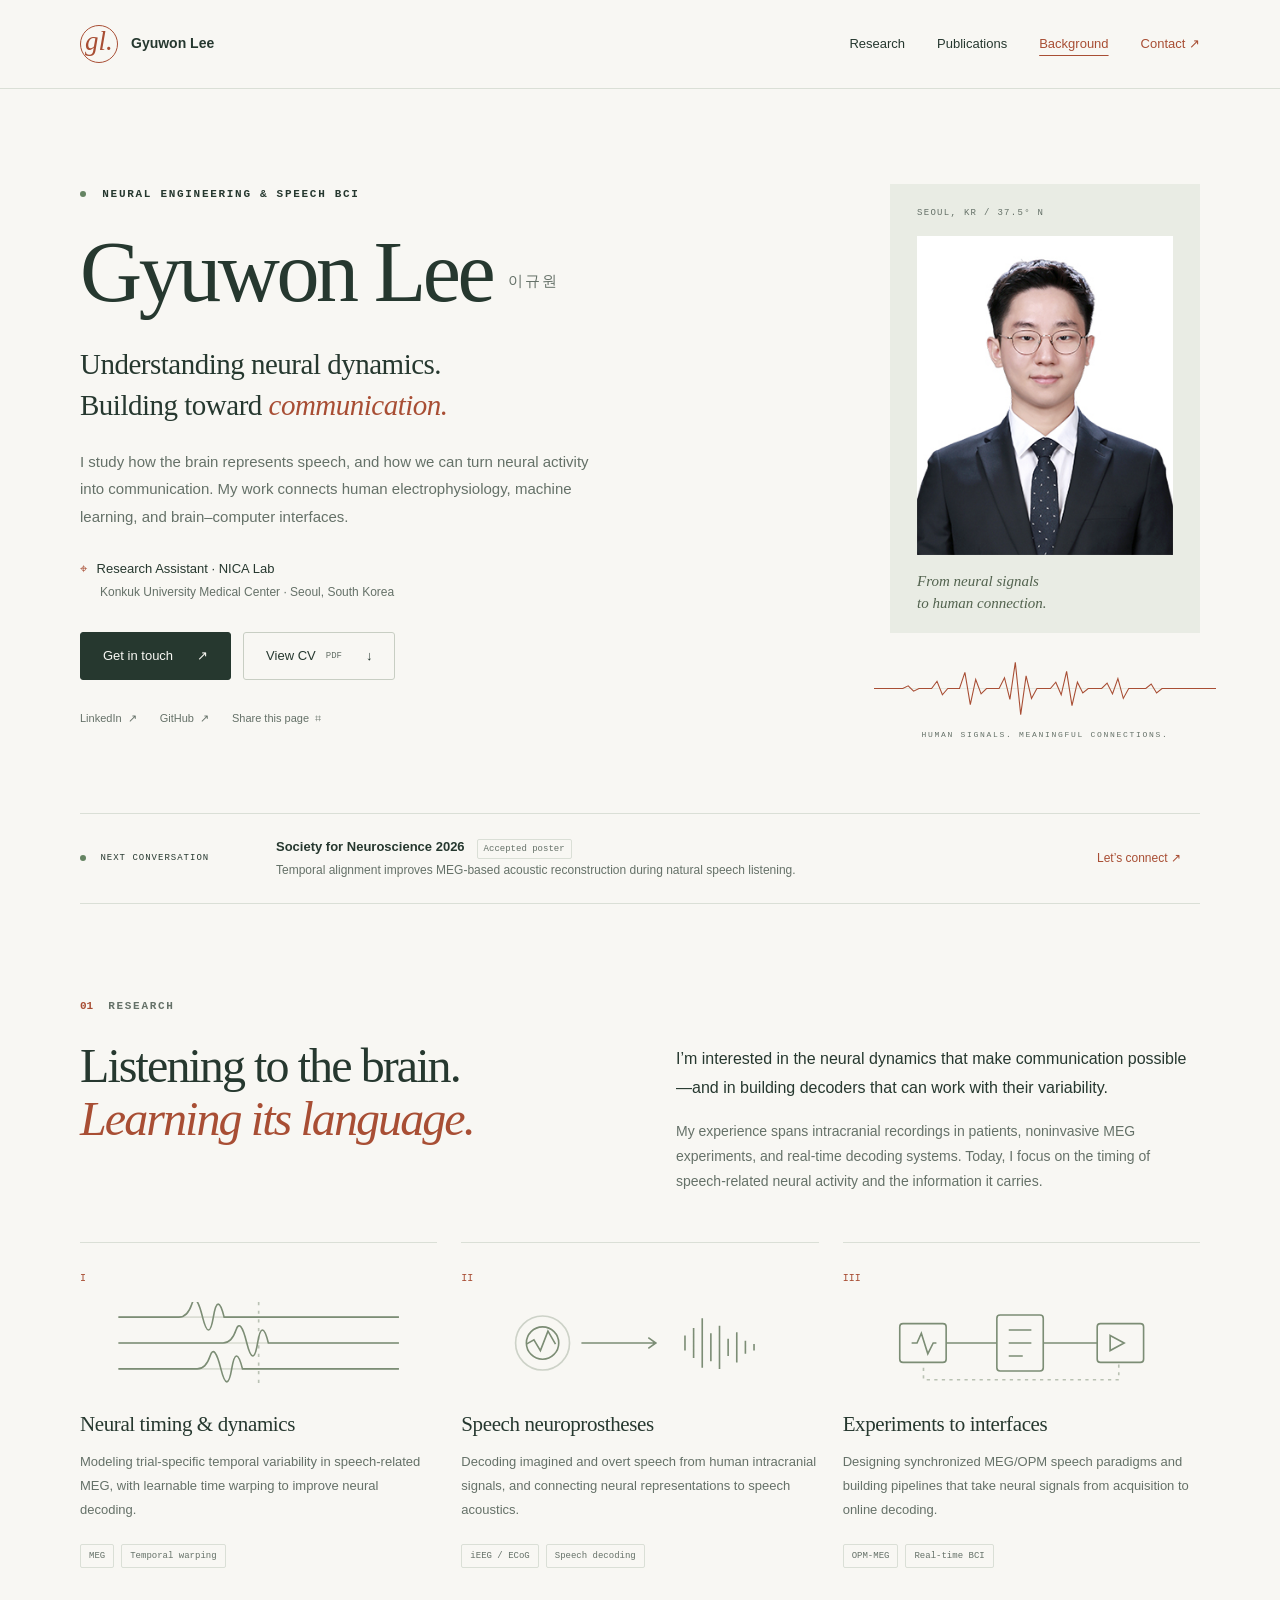
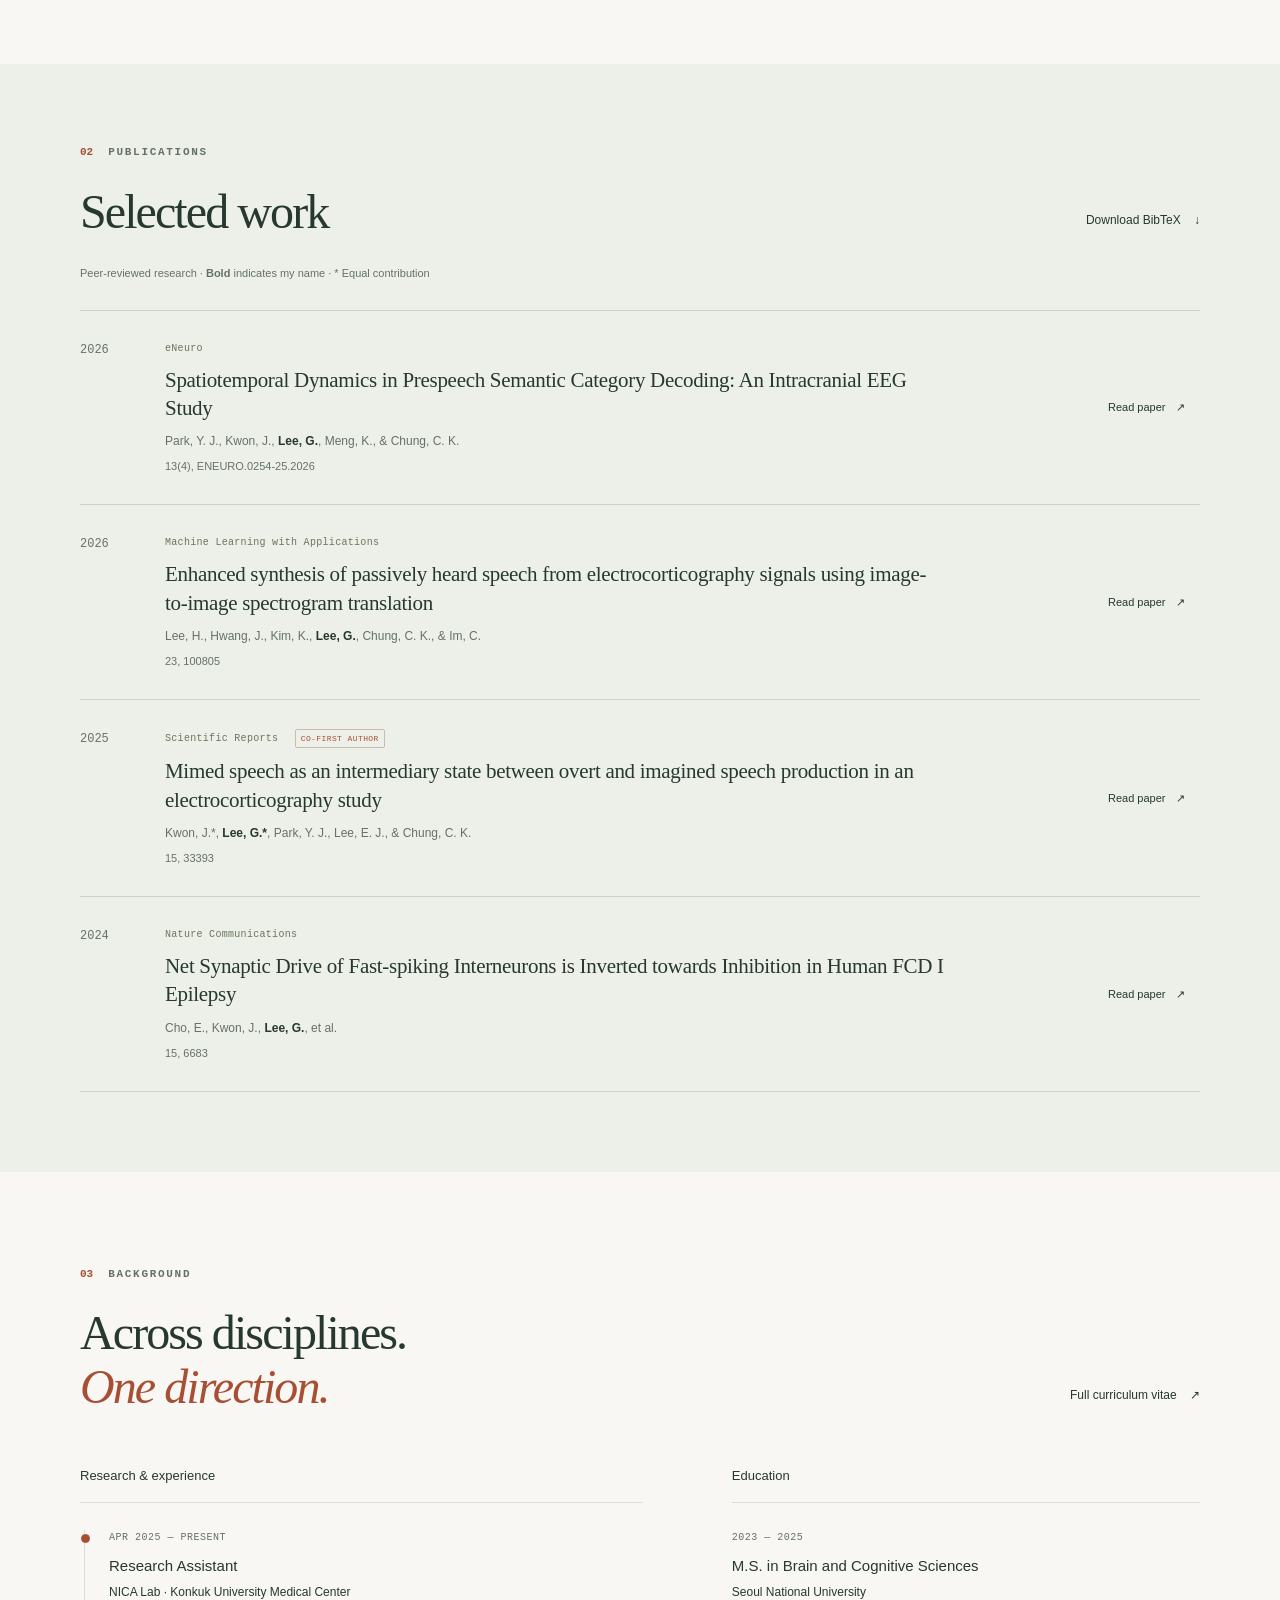
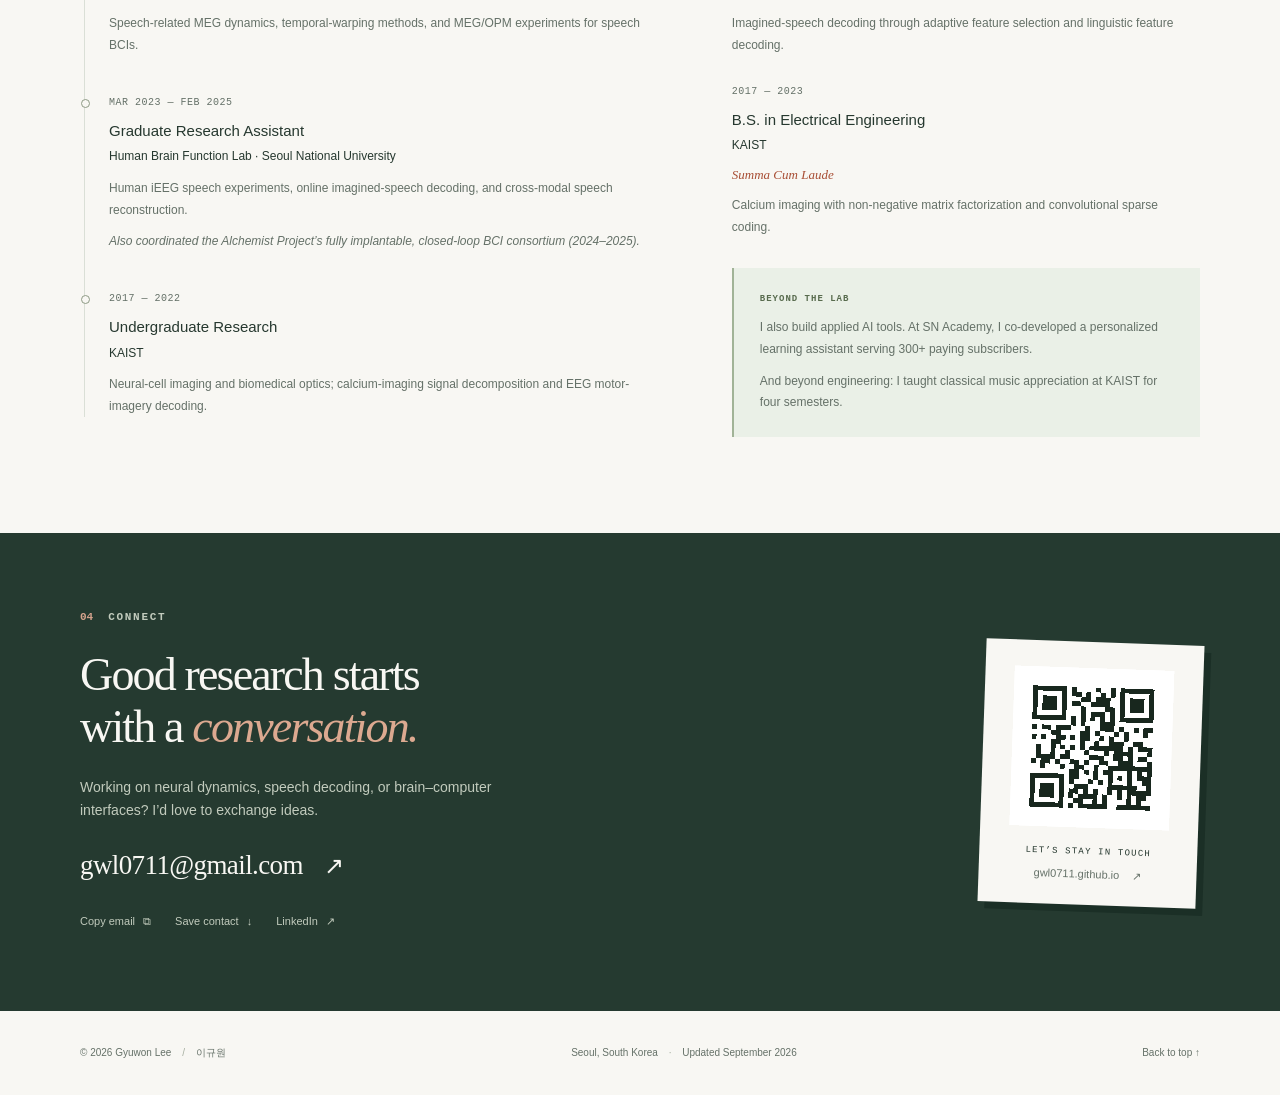
==== site/index.html @ 8ca77c66 "Build personal research website with conference QR assets" ====
<!doctype html>
<html lang="en">
<head>
  <meta charset="utf-8">
  <meta name="viewport" content="width=device-width, initial-scale=1">
  <meta name="theme-color" content="#f8f7f3">
  <meta name="description" content="Gyuwon Lee is a neural engineering researcher studying speech brain–computer interfaces, human electrophysiology, and neural dynamics at Konkuk University Medical Center.">
  <meta property="og:type" content="website">
  <meta property="og:title" content="Gyuwon Lee — Neural Engineering & Speech BCI">
  <meta property="og:description" content="Understanding neural dynamics. Building toward communication. Research, publications, and contact.">
  <meta property="og:url" content="https://gwl0711.github.io/">
  <meta property="og:image" content="https://gwl0711.github.io/assets/social-card.png">
  <meta property="og:image:width" content="1200">
  <meta property="og:image:height" content="630">
  <meta name="twitter:card" content="summary_large_image">
  <link rel="canonical" href="https://gwl0711.github.io/">
  <link rel="icon" type="image/svg+xml" href="assets/favicon.svg">
  <link rel="stylesheet" href="styles.css">
  <script src="script.js" defer></script>
  <title>Gyuwon Lee — Neural Engineering & Speech BCI</title>
  <script type="application/ld+json">
  {"@context":"https://schema.org","@type":"Person","name":"Gyuwon Lee","alternateName":"이규원","url":"https://gwl0711.github.io/","image":"https://gwl0711.github.io/assets/gyuwon-lee.jpg","jobTitle":"Research Assistant","worksFor":{"@type":"Organization","name":"Konkuk University Medical Center"},"alumniOf":[{"@type":"CollegeOrUniversity","name":"Seoul National University"},{"@type":"CollegeOrUniversity","name":"KAIST"}],"sameAs":["https://kr.linkedin.com/in/lee-gyuwon-585199149","https://github.com/gwl0711"]}
  </script>
</head>
<body>
  <a class="skip-link" href="#main">Skip to content</a>
  <header class="site-header">
    <div class="container header-inner">
      <a class="wordmark" href="#" aria-label="Gyuwon Lee, home"><span class="monogram" aria-hidden="true">gl.</span><span>Gyuwon Lee</span></a>
      <nav aria-label="Main navigation">
        <a href="#research">Research</a>
        <a href="#publications">Publications</a>
        <a href="#background">Background</a>
        <a href="#contact">Contact <span aria-hidden="true">↗</span></a>
      </nav>
    </div>
  </header>

  <main id="main">
    <section class="hero container" aria-labelledby="hero-title">
      <div class="hero-copy">
        <p class="eyebrow"><span class="status-dot" aria-hidden="true"></span> NEURAL ENGINEERING &amp; SPEECH BCI</p>
        <h1 id="hero-title">Gyuwon Lee<span class="korean-name" lang="ko">이규원</span></h1>
        <p class="hero-statement">Understanding neural dynamics.<br>Building toward <em>communication.</em></p>
        <p class="hero-description">I study how the brain represents speech, and how we can turn neural activity into communication. My work connects human electrophysiology, machine learning, and brain–computer interfaces.</p>
        <p class="affiliation"><span class="location-icon" aria-hidden="true">⌖</span> Research Assistant · NICA Lab<br><span class="affiliation-sub">Konkuk University Medical Center · Seoul, South Korea</span></p>
        <div class="hero-actions">
          <a class="button primary" href="mailto:gwl0711@gmail.com">Get in touch <span aria-hidden="true">↗</span></a>
          <a class="button secondary" href="assets/Gyuwon_Lee_CV.pdf" target="_blank" rel="noopener">View CV <span class="file-type">PDF</span> <span aria-hidden="true">↓</span></a>
        </div>
        <div class="social-links">
          <a href="https://kr.linkedin.com/in/lee-gyuwon-585199149" target="_blank" rel="noopener noreferrer">LinkedIn <span aria-hidden="true">↗</span></a>
          <a href="https://github.com/gwl0711" target="_blank" rel="noopener noreferrer">GitHub <span aria-hidden="true">↗</span></a>
          <button class="text-button share-trigger" type="button" hidden>Share this page <span aria-hidden="true">⌗</span></button>
        </div>
      </div>
      <div class="hero-visual">
        <div class="portrait-mat">
          <span class="portrait-index" aria-hidden="true">SEOUL, KR / 37.5° N</span>
          <img class="portrait" src="assets/gyuwon-lee.jpg" width="300" height="374" alt="Portrait of Gyuwon Lee" fetchpriority="high">
          <div class="portrait-caption"><span>From neural signals</span><span>to human connection.</span></div>
        </div>
        <svg class="hero-wave" viewBox="0 0 380 70" fill="none" aria-hidden="true">
          <path class="wave-base" d="M0 35H380"/>
          <path d="M0 35H32L38 32L44 38L50 35H64L70 27L76 42L82 35H95L101 17L107 53L113 25L119 41L125 35H139L145 23L151 47L157 6L163 64L169 21L175 46L181 35H196L202 28L208 42L214 16L220 54L226 28L232 40L238 35H253L259 29L265 41L271 24L277 46L283 35H302L308 30L314 40L320 35H380"/>
        </svg>
        <p class="visual-caption">HUMAN SIGNALS. MEANINGFUL CONNECTIONS.</p>
      </div>
    </section>

    <aside class="conference container" aria-label="Conference presentation">
      <div class="conference-label"><span class="status-dot" aria-hidden="true"></span> NEXT CONVERSATION</div>
      <div class="conference-content"><p><strong>Society for Neuroscience 2026</strong><span class="conference-status">Accepted poster</span></p><p>Temporal alignment improves MEG-based acoustic reconstruction during natural speech listening.</p></div>
      <a class="conference-link" href="mailto:gwl0711@gmail.com?subject=Let%27s%20connect%20at%20SfN%202026" aria-label="Email Gyuwon to connect at SfN 2026">Let’s connect <span aria-hidden="true">↗</span></a>
    </aside>

    <section class="section container" id="research" aria-labelledby="research-title">
      <div class="section-heading"><p class="eyebrow section-label"><span>01</span> RESEARCH</p><h2 id="research-title">Listening to the brain.<br><em>Learning its language.</em></h2></div>
      <div class="research-intro"><p>I’m interested in the neural dynamics that make communication possible—and in building decoders that can work with their variability.</p><p>My experience spans intracranial recordings in patients, noninvasive MEG experiments, and real-time decoding systems. Today, I focus on the timing of speech-related neural activity and the information it carries.</p></div>
      <div class="research-grid">
        <article class="research-card">
          <span class="research-number">I</span>
          <svg viewBox="0 0 260 76" class="research-drawing" aria-hidden="true"><g fill="none" stroke="currentColor" stroke-width="1.5"><path opacity=".25" d="M0 14H260M0 38H260M0 62H260"/><path d="M0 14H56q8 0 12-12t10 12 10 0 10 0h162M0 38H97q8 0 12-12t10 12 10 0 10 0h121M0 62H73q8 0 12-12t10 12 10 0 10 0h145"/><path stroke-dasharray="3 5" opacity=".5" d="M130 0V76"/></g></svg>
          <h3>Neural timing &amp; dynamics</h3>
          <p>Modeling trial-specific temporal variability in speech-related MEG, with learnable time warping to improve neural decoding.</p>
          <div class="tags"><span>MEG</span><span>Temporal warping</span></div>
        </article>
        <article class="research-card">
          <span class="research-number">II</span>
          <svg viewBox="0 0 260 76" class="research-drawing" aria-hidden="true"><g fill="none" stroke="currentColor" stroke-width="1.5"><circle cx="40" cy="38" r="25" opacity=".35"/><circle cx="40" cy="38" r="15"/><path d="M25 39l7-4 6 10 7-18 7 12M76 38H145m-7-5 7 5-7 5M172 31v14m8-21v28m8-37v46m8-32v26m8-33v40m8-28v16m8-22v28m8-20v12m8-9v6"/></g></svg>
          <h3>Speech neuroprostheses</h3>
          <p>Decoding imagined and overt speech from human intracranial signals, and connecting neural representations to speech acoustics.</p>
          <div class="tags"><span>iEEG / ECoG</span><span>Speech decoding</span></div>
        </article>
        <article class="research-card">
          <span class="research-number">III</span>
          <svg viewBox="0 0 260 76" class="research-drawing" aria-hidden="true"><g fill="none" stroke="currentColor" stroke-width="1.5"><rect x="17" y="20" width="43" height="36" rx="3"/><rect x="107" y="12" width="43" height="52" rx="3"/><rect x="200" y="20" width="43" height="36" rx="3"/><path d="M28 38h5l4-9 6 19 5-10h3M118 26h21m-21 12h21m-21 12h13M212 31l13 7-13 7zM60 38h47m43 0h50"/><path stroke-dasharray="3 4" opacity=".5" d="M220 58v14H39V58"/></g></svg>
          <h3>Experiments to interfaces</h3>
          <p>Designing synchronized MEG/OPM speech paradigms and building pipelines that take neural signals from acquisition to online decoding.</p>
          <div class="tags"><span>OPM-MEG</span><span>Real-time BCI</span></div>
        </article>
      </div>
    </section>

    <section class="publications-section" id="publications" aria-labelledby="publications-title">
      <div class="container">
        <div class="section-topline"><div><p class="eyebrow section-label"><span>02</span> PUBLICATIONS</p><h2 id="publications-title">Selected work</h2></div><a class="text-link" href="assets/publications.bib" download>Download BibTeX <span aria-hidden="true">↓</span></a></div>
        <p class="section-note">Peer-reviewed research · <strong>Bold</strong> indicates my name · * Equal contribution</p>
        <div class="publications">
          <article class="publication">
            <div class="publication-year">2026</div><div class="publication-body"><p class="journal">eNeuro</p><h3><a href="https://doi.org/10.1523/ENEURO.0254-25.2026" target="_blank" rel="noopener noreferrer">Spatiotemporal Dynamics in Prespeech Semantic Category Decoding: An Intracranial EEG Study <span aria-hidden="true">↗</span></a></h3><p class="authors">Park, Y. J., Kwon, J., <strong>Lee, G.</strong>, Meng, K., &amp; Chung, C. K.</p><p class="publication-meta">13(4), ENEURO.0254-25.2026</p></div><a class="paper-link" href="https://doi.org/10.1523/ENEURO.0254-25.2026" target="_blank" rel="noopener noreferrer" aria-label="Read the eNeuro prespeech semantic decoding paper">Read paper <span aria-hidden="true">↗</span></a>
          </article>
          <article class="publication">
            <div class="publication-year">2026</div><div class="publication-body"><p class="journal">Machine Learning with Applications</p><h3><a href="https://doi.org/10.1016/j.mlwa.2025.100805" target="_blank" rel="noopener noreferrer">Enhanced synthesis of passively heard speech from electrocorticography signals using image-to-image spectrogram translation <span aria-hidden="true">↗</span></a></h3><p class="authors">Lee, H., Hwang, J., Kim, K., <strong>Lee, G.</strong>, Chung, C. K., &amp; Im, C.</p><p class="publication-meta">23, 100805</p></div><a class="paper-link" href="https://doi.org/10.1016/j.mlwa.2025.100805" target="_blank" rel="noopener noreferrer" aria-label="Read the speech synthesis paper in Machine Learning with Applications">Read paper <span aria-hidden="true">↗</span></a>
          </article>
          <article class="publication featured-publication">
            <div class="publication-year">2025</div><div class="publication-body"><p class="journal">Scientific Reports <span class="author-badge">CO-FIRST AUTHOR</span></p><h3><a href="https://doi.org/10.1038/s41598-025-18537-2" target="_blank" rel="noopener noreferrer">Mimed speech as an intermediary state between overt and imagined speech production in an electrocorticography study <span aria-hidden="true">↗</span></a></h3><p class="authors">Kwon, J.*, <strong>Lee, G.*</strong>, Park, Y. J., Lee, E. J., &amp; Chung, C. K.</p><p class="publication-meta">15, 33393</p></div><a class="paper-link" href="https://doi.org/10.1038/s41598-025-18537-2" target="_blank" rel="noopener noreferrer" aria-label="Read the mimed speech paper in Scientific Reports">Read paper <span aria-hidden="true">↗</span></a>
          </article>
          <article class="publication">
            <div class="publication-year">2024</div><div class="publication-body"><p class="journal">Nature Communications</p><h3><a href="https://doi.org/10.1038/s41467-024-51065-7" target="_blank" rel="noopener noreferrer">Net Synaptic Drive of Fast-spiking Interneurons is Inverted towards Inhibition in Human FCD I Epilepsy <span aria-hidden="true">↗</span></a></h3><p class="authors">Cho, E., Kwon, J., <strong>Lee, G.</strong>, et al.</p><p class="publication-meta">15, 6683</p></div><a class="paper-link" href="https://doi.org/10.1038/s41467-024-51065-7" target="_blank" rel="noopener noreferrer" aria-label="Read the epilepsy paper in Nature Communications">Read paper <span aria-hidden="true">↗</span></a>
          </article>
        </div>
      </div>
    </section>

    <section class="section container background-section" id="background" aria-labelledby="background-title">
      <div class="section-topline"><div><p class="eyebrow section-label"><span>03</span> BACKGROUND</p><h2 id="background-title">Across disciplines.<br><em>One direction.</em></h2></div><a class="text-link" href="assets/Gyuwon_Lee_CV.pdf" target="_blank" rel="noopener">Full curriculum vitae <span aria-hidden="true">↗</span></a></div>
      <div class="background-grid">
        <div><h3 class="column-title">Research &amp; experience</h3>
          <div class="timeline">
            <article class="timeline-entry current"><p class="date">APR 2025 — PRESENT</p><h4>Research Assistant</h4><p class="institution">NICA Lab · Konkuk University Medical Center</p><p>Speech-related MEG dynamics, temporal-warping methods, and MEG/OPM experiments for speech BCIs.</p></article>
            <article class="timeline-entry"><p class="date">MAR 2023 — FEB 2025</p><h4>Graduate Research Assistant</h4><p class="institution">Human Brain Function Lab · Seoul National University</p><p>Human iEEG speech experiments, online imagined-speech decoding, and cross-modal speech reconstruction.</p><p class="experience-note">Also coordinated the Alchemist Project’s fully implantable, closed-loop BCI consortium (2024–2025).</p></article>
            <article class="timeline-entry"><p class="date">2017 — 2022</p><h4>Undergraduate Research</h4><p class="institution">KAIST</p><p>Neural-cell imaging and biomedical optics; calcium-imaging signal decomposition and EEG motor-imagery decoding.</p></article>
          </div>
        </div>
        <div class="education-column"><h3 class="column-title">Education</h3>
          <article class="education"><p class="date">2023 — 2025</p><h4>M.S. in Brain and Cognitive Sciences</h4><p class="institution">Seoul National University</p><p>Imagined-speech decoding through adaptive feature selection and linguistic feature decoding.</p></article>
          <article class="education"><p class="date">2017 — 2023</p><h4>B.S. in Electrical Engineering</h4><p class="institution">KAIST</p><p class="honor">Summa Cum Laude</p><p>Calcium imaging with non-negative matrix factorization and convolutional sparse coding.</p></article>
          <div class="beyond-lab"><p class="eyebrow">BEYOND THE LAB</p><p>I also build applied AI tools. At SN Academy, I co-developed a personalized learning assistant serving 300+ paying subscribers.</p><p>And beyond engineering: I taught classical music appreciation at KAIST for four semesters.</p></div>
        </div>
      </div>
    </section>

    <section class="contact-section" id="contact" aria-labelledby="contact-title">
      <div class="container contact-inner"><div class="contact-copy"><p class="eyebrow section-label"><span>04</span> CONNECT</p><h2 id="contact-title">Good research starts<br>with a <em>conversation.</em></h2><p>Working on neural dynamics, speech decoding, or brain–computer interfaces? I’d love to exchange ideas.</p><a class="email-link" href="mailto:gwl0711@gmail.com">gwl0711@gmail.com <span aria-hidden="true">↗</span></a><div class="contact-actions"><button class="text-button" id="copy-email" type="button" hidden>Copy email <span aria-hidden="true">⧉</span></button><a href="assets/Gyuwon_Lee.vcf" download>Save contact <span aria-hidden="true">↓</span></a><a href="https://kr.linkedin.com/in/lee-gyuwon-585199149" target="_blank" rel="noopener noreferrer">LinkedIn <span aria-hidden="true">↗</span></a></div></div>
        <a class="qr-card" href="qr.html" aria-label="Open a printable QR code for Gyuwon Lee’s website"><img src="assets/qr-code.svg" width="160" height="160" alt="QR code linking to gwl0711.github.io" loading="lazy"><span>LET’S STAY IN TOUCH</span><small>gwl0711.github.io <span aria-hidden="true">↗</span></small></a>
      </div>
    </section>
  </main>
  <footer class="container site-footer"><p>© <span id="year">2026</span> Gyuwon Lee <span class="footer-separator">/</span> <span lang="ko">이규원</span></p><p>Seoul, South Korea <span class="footer-separator">·</span> Updated September 2026</p><a href="#">Back to top <span aria-hidden="true">↑</span></a></footer>

  <dialog id="share-dialog" aria-labelledby="share-title"><button class="dialog-close" type="button" aria-label="Close sharing dialog">×</button><p class="eyebrow">CONTINUE THE CONVERSATION</p><h2 id="share-title">Let’s stay in touch.</h2><img src="assets/qr-code.svg" width="240" height="240" alt="QR code linking to gwl0711.github.io"><p class="share-url">gwl0711.github.io</p><div class="dialog-actions"><button class="button primary" id="copy-url" type="button">Copy link <span aria-hidden="true">⧉</span></button><a class="button secondary" href="qr.html">QR downloads <span aria-hidden="true">↗</span></a></div></dialog>
  <div class="toast" id="toast" role="status" aria-live="polite"></div>
</body>
</html>
---- site/styles.css ----
:root{--paper:#f8f7f3;--ink:#26382f;--muted:#657168;--accent:#a84e34;--line:#dadfd6;--sage:#eaf0e7;--white:#fff;--serif:Georgia,'Times New Roman',serif;--sans:Arial,Helvetica,sans-serif;--mono:'Courier New',monospace}
*{box-sizing:border-box}html{scroll-behavior:smooth;scroll-padding-top:100px}body{margin:0;background:var(--paper);color:var(--ink);font-family:var(--sans);font-size:16px;line-height:1.65;-webkit-font-smoothing:antialiased}a{color:inherit;text-decoration:none}button{font:inherit;cursor:pointer}a,button{touch-action:manipulation}img,svg{max-width:100%}button:disabled{cursor:default}[hidden]{display:none!important}::selection{background:#dce4d4}a:focus-visible,button:focus-visible{outline:2px solid var(--accent);outline-offset:5px}a:hover{color:var(--accent)}p,h1,h2,h3,h4{margin-top:0}p{margin-bottom:16px}h1,h2{font-family:var(--serif);font-weight:400;letter-spacing:-.04em;line-height:1.12}h2{font-size:clamp(34px,4vw,48px);margin-bottom:0}h2 em,.hero-statement em{color:var(--accent);font-weight:400}.container{width:calc(100% - 112px);max-width:1120px;margin-inline:auto}.skip-link{position:fixed;top:-90px;left:15px;z-index:100;background:var(--ink);color:#fff;padding:12px}.skip-link:focus{top:12px}.site-header{position:sticky;top:0;z-index:20;background:rgba(248,247,243,.97);border-bottom:1px solid var(--line)}.header-inner{min-height:88px;display:flex;align-items:center;justify-content:space-between;gap:32px}.wordmark{display:flex;align-items:center;gap:13px;font-size:14px;font-weight:600;white-space:nowrap}.monogram{display:grid;place-items:center;border:1px solid var(--accent);border-radius:50%;width:38px;height:38px;color:var(--accent);font:italic 27px var(--serif);padding-bottom:5px}.site-header nav{display:flex;align-items:center;gap:32px;font-size:13px}.site-header nav a{padding:12px 0}.site-header nav a:last-child{color:var(--accent)}.site-header nav a.active{color:var(--accent);text-decoration:underline;text-underline-offset:7px}.eyebrow{font:11px/1.5 var(--mono);font-weight:700;letter-spacing:1.7px}.status-dot{display:inline-block;width:6px;height:6px;background:#658462;border-radius:50%;margin-right:8px;vertical-align:middle}.hero{padding-top:88px;padding-bottom:72px;display:grid;grid-template-columns:minmax(0,1fr) 310px;gap:85px;align-items:center}.hero .eyebrow{margin-bottom:22px}.hero h1{font-size:clamp(56px,6.9vw,86px);margin:0 0 24px;white-space:nowrap}.korean-name{display:inline-block;margin-left:16px;font:15px var(--sans);letter-spacing:2px;color:var(--muted);vertical-align:middle}.hero-statement{font:29px/1.4 var(--serif);letter-spacing:-.5px;margin-bottom:22px}.hero-description{font-size:15px;line-height:1.85;max-width:535px;color:var(--muted)}.affiliation{font-size:13px;line-height:1.8;margin-top:26px;margin-bottom:28px}.affiliation-sub{padding-left:20px;font-size:12px;color:var(--muted)}.location-icon{color:var(--accent);margin-right:6px}.hero-actions{display:flex;flex-wrap:wrap;gap:12px}.button{display:inline-flex;align-items:center;justify-content:center;gap:24px;min-height:48px;padding:10px 22px;border:1px solid var(--ink);border-radius:3px;font-size:13px;font-weight:500;transition:background .15s,color .15s}.button.primary{background:var(--ink);color:var(--paper)}.button.primary:hover{background:#3d5345}.button.secondary{background:transparent;border-color:#c8cec3}.button.secondary:hover{background:var(--sage);color:var(--ink)}.file-type{font:9px var(--mono);color:var(--muted);margin-left:-14px}.social-links{display:flex;flex-wrap:wrap;gap:23px;font-size:11px;margin-top:24px;color:var(--muted)}.social-links a{padding-block:5px}.text-button{border:0;background:transparent;padding:0;color:inherit;font-size:inherit}.text-button:hover{color:var(--accent)}.social-links span{margin-left:3px}.hero-visual{position:relative;padding-top:7px}.portrait-mat{background:#e9ece4;padding:24px 27px 18px;position:relative}.portrait-index{display:block;font:9px var(--mono);letter-spacing:1.3px;color:var(--muted);margin-bottom:18px}.portrait{display:block;width:100%;height:auto;filter:saturate(.72)}.portrait-caption{padding-top:16px;display:flex;flex-direction:column;font:italic 15px/1.45 var(--serif);color:#53634f}.hero-wave{display:block;width:calc(100% + 40px);max-width:none;margin:24px -20px 0;height:63px;stroke:var(--accent);stroke-width:1.2}.hero-wave .wave-base{stroke:var(--line);stroke-width:.7}.visual-caption{text-align:center;font:8px/1.5 var(--mono);letter-spacing:1.7px;color:var(--muted);margin:9px 0 0}.conference{border-top:1px solid var(--line);border-bottom:1px solid var(--line);padding:22px 0;display:grid;grid-template-columns:174px minmax(0,1fr) 103px;gap:22px;align-items:center}.conference-label{font:9px var(--mono);letter-spacing:1px}.conference-content p{margin:0;font-size:12px;color:var(--muted);line-height:1.65}.conference-content strong{font-size:13px;color:var(--ink)}.conference-content p+p{margin-top:4px}.conference-status{font:9px var(--mono);margin-left:12px;padding:4px 6px;border:1px solid var(--line);border-radius:2px}.conference-link{font-size:12px;white-space:nowrap;color:var(--accent)}.section{padding-top:94px;padding-bottom:96px}.section-label{display:flex;align-items:center;gap:15px;color:var(--muted);margin-bottom:24px}.section-label>span{color:var(--accent);letter-spacing:0}#research{display:grid;grid-template-columns:1fr 1fr;gap:40px 72px}.research-intro{padding-top:47px;color:var(--muted);font-size:14px;line-height:1.8}.research-intro p:first-child{color:var(--ink);font-size:16px}.research-intro p:last-child{margin-bottom:0}.research-grid{grid-column:1/-1;display:grid;grid-template-columns:repeat(3,1fr);gap:24px;margin-top:8px}.research-card{border-top:1px solid var(--line);padding-top:20px;position:relative}.research-number{font:10px var(--mono);color:var(--accent)}.research-drawing{display:block;width:100%;height:92px;color:#7c8d75;margin:7px 0 22px;padding:5px 10px}.research-card h3{font:21px/1.3 var(--serif);letter-spacing:-.4px;margin-bottom:12px}.research-card p{color:var(--muted);font-size:13px;line-height:1.85;margin-bottom:22px}.tags{display:flex;flex-wrap:wrap;gap:7px}.tags span{font:9px var(--mono);border:1px solid var(--line);padding:6px 8px;border-radius:2px;color:var(--muted)}.publications-section{background:#edf0e9;padding:80px 0}.section-topline{display:flex;align-items:flex-end;justify-content:space-between;gap:24px}.text-link{font-size:12px;white-space:nowrap;padding-block:8px}.text-link span{margin-left:10px}.section-note{font-size:11px;color:var(--muted);margin:26px 0 27px}.publication{padding:29px 0;border-top:1px solid #cbd3c5;display:grid;grid-template-columns:65px minmax(0,1fr) 92px;gap:20px;align-items:start}.publication:last-child{border-bottom:1px solid #cbd3c5}.publication-year{font:12px var(--mono);padding-top:3px;color:var(--muted)}.journal{font:10px/1.7 var(--mono);letter-spacing:.3px;color:#68765c;margin-bottom:9px}.publication h3{font:21px/1.35 var(--serif);letter-spacing:-.3px;max-width:780px;margin:0 0 10px}.publication h3 a>span{display:none}.authors{font-size:12px;color:var(--muted);margin-bottom:5px}.authors strong{font-weight:600;color:var(--ink)}.publication-meta{font-size:11px;color:var(--muted);margin:0}.paper-link{font-size:11px;align-self:center;white-space:nowrap}.paper-link span{margin-left:7px}.author-badge{display:inline-block;color:var(--accent);font-size:8px;letter-spacing:.4px;margin-left:10px;padding:2px 5px;border:1px solid #cabbab;border-radius:2px}.background-grid{display:grid;grid-template-columns:1.2fr 1fr;gap:90px;margin-top:51px}.column-title{font-size:13px;font-weight:500;padding-bottom:16px;margin-bottom:27px;border-bottom:1px solid var(--line)}.timeline{border-left:1px solid var(--line);margin-left:4px;padding-left:24px}.timeline-entry{position:relative;padding-bottom:28px}.timeline-entry:before{content:'';position:absolute;left:-28px;top:4px;width:7px;height:7px;background:var(--paper);border:1px solid #8e9a85;border-radius:50%}.timeline-entry.current:before{background:var(--accent);border-color:var(--accent)}.timeline-entry:last-child{padding-bottom:0}.date{font:10px/1.5 var(--mono);letter-spacing:.5px;color:var(--muted);margin-bottom:10px}.background-grid h4{font-size:15px;font-weight:500;line-height:1.45;margin-bottom:5px}.background-grid p:not(.date){font-size:12px;color:var(--muted);line-height:1.8;margin-bottom:10px}.background-grid p.institution{font-size:12px;color:var(--ink);margin-bottom:10px}.experience-note{font-style:italic}.education+.education{margin-top:27px}.background-grid p.honor{color:var(--accent);font:italic 13px var(--serif);margin-top:8px;margin-bottom:12px}.beyond-lab{background:var(--sage);padding:23px 26px;margin-top:30px;border-left:2px solid #a1b397}.background-grid .beyond-lab .eyebrow{font-size:9px;letter-spacing:1px;color:#586b4e}.beyond-lab p:last-child{margin-bottom:0}.contact-section{background:#253a30;color:var(--paper);padding:76px 0 73px}.contact-inner{display:flex;align-items:center;justify-content:space-between;gap:65px}.contact-section .section-label{color:#c2cbbd}.contact-section .section-label>span{color:#d7a48e}.contact-section h2{font-size:46px}.contact-section h2 em{color:#dca990}.contact-copy>p:not(.eyebrow){font-size:14px;color:#c2cbbd;max-width:435px;margin:24px 0 22px}.email-link{font:27px/1.6 var(--serif);letter-spacing:-.6px}.email-link:hover{color:#dca990}.email-link span{font:24px var(--sans);margin-left:15px}.contact-actions{display:flex;flex-wrap:wrap;align-items:center;gap:24px;margin-top:16px;font-size:11px;color:#c2cbbd}.contact-actions a,.contact-actions button{padding:8px 0}.contact-actions a:hover,.contact-actions button:hover{color:white}.contact-actions span{margin-left:5px}.qr-card{flex-shrink:0;display:flex;align-items:center;flex-direction:column;background:var(--paper);color:var(--ink);padding:26px 25px 22px;width:218px;transform:rotate(2deg);box-shadow:7px 7px 0 #1b2f26;transition:transform .2s}.qr-card:hover{transform:rotate(0);color:var(--ink)}.qr-card>span{font:9px var(--mono);letter-spacing:1.2px;margin-top:19px}.qr-card small{font-size:11px;margin-top:8px;color:var(--muted)}.qr-card small span{margin-left:10px}.site-footer{display:flex;align-items:center;justify-content:space-between;gap:18px;padding-top:25px;padding-bottom:25px;font-size:10px;color:var(--muted)}.site-footer p{margin:0}.footer-separator{padding:0 8px;color:#a5aea0}.site-footer a{padding:9px 0}dialog{border:1px solid var(--line);border-radius:5px;padding:40px;max-width:calc(100% - 36px);width:430px;background:var(--paper);color:var(--ink);text-align:center;box-shadow:0 25px 100px #14271b33}dialog::backdrop{background:#17241cc0;backdrop-filter:blur(3px)}dialog h2{font-size:32px;margin:16px 0 24px}dialog .eyebrow{font-size:9px;margin-top:10px}dialog>img{display:block;margin-inline:auto}.dialog-close{position:absolute;top:9px;right:11px;width:40px;height:40px;font-size:26px;border:0;background:transparent;color:var(--ink)}.share-url{font:12px var(--mono);margin:14px 0 25px}.dialog-actions{display:flex;justify-content:center;gap:10px}.dialog-actions .button{padding:10px 16px;gap:10px;font-size:11px}.toast{position:fixed;bottom:26px;left:50%;transform:translate(-50%,15px);background:var(--ink);border:1px solid #9aab92;color:white;font-size:13px;border-radius:4px;padding:12px 22px;opacity:0;pointer-events:none;transition:opacity .2s,transform .2s;z-index:100;max-width:calc(100vw - 30px);width:max-content;text-align:center}.toast.visible{opacity:1;transform:translate(-50%,0)}
/* Standalone, print-friendly conference QR sheet. */
.qr-page .site-header{position:static}.qr-sheet{width:min(480px,calc(100% - 40px));margin:70px auto 40px;text-align:center;border:1px solid var(--line);padding:42px;background:#fff}.qr-sheet h1{font-size:44px;margin:12px 0}.qr-sheet .eyebrow{color:var(--accent)}.qr-sheet>p{font-size:14px;color:var(--muted)}.qr-sheet>img{width:290px;height:auto;display:block;margin:26px auto}.qr-sheet .qr-address{font:15px var(--mono);color:var(--ink)}.qr-sheet .qr-caption{font-size:12px;margin-bottom:0}.qr-downloads{display:flex;flex-wrap:wrap;justify-content:center;gap:12px;margin:0 20px 35px}.qr-help{text-align:center;font-size:12px;color:var(--muted);padding:0 20px 35px}.qr-help a{text-decoration:underline;text-underline-offset:3px}
@media(min-width:1440px){.hero{padding-top:105px;padding-bottom:92px;gap:105px}.hero-visual{margin-right:10px}}
@media(max-width:1050px){.container{width:calc(100% - 72px)}.hero{grid-template-columns:minmax(0,1fr) 260px;gap:40px;padding-top:65px}.hero h1{font-size:64px}.korean-name{display:block;margin:13px 0 0;font-size:13px}.hero-statement{font-size:25px}.hero-description{font-size:14px}.portrait-mat{padding:20px}.conference{grid-template-columns:155px minmax(0,1fr);gap:15px}.conference-link{grid-column:2}.conference-status{display:inline-block}.research-intro{padding-top:35px}.background-grid{gap:50px}}
@media(max-width:760px){html{scroll-padding-top:110px}.container{width:calc(100% - 40px)}.header-inner{min-height:72px;gap:20px}.wordmark{gap:8px;font-size:12px}.monogram{width:32px;height:32px;font-size:23px}.site-header nav{gap:19px;font-size:11px}.site-header nav a:nth-child(3){display:none}.site-header nav a:last-child{display:none}.hero{padding-top:40px;padding-bottom:40px;grid-template-columns:1fr 105px;gap:0 16px;align-items:start}.hero-copy{display:contents}.hero .eyebrow{grid-column:1/-1;font-size:9px;letter-spacing:1.3px;margin-bottom:24px}.hero h1{font-size:clamp(40px,7.8vw,57px);white-space:normal;grid-column:1;grid-row:2;margin-bottom:16px;align-self:center}.korean-name{font-size:12px;margin-top:12px}.hero-visual{grid-column:2;grid-row:2/4;padding:0;align-self:start}.portrait-mat{padding:6px;background:#e9ece4}.portrait-index,.portrait-caption,.hero-wave,.visual-caption{display:none}.portrait{width:100%;height:auto}.hero-statement{grid-column:1/-1;font-size:26px;margin-top:19px;margin-bottom:19px}.hero-description{grid-column:1/-1;font-size:14px;max-width:550px;margin-bottom:0}.affiliation{grid-column:1/-1;margin-top:21px;margin-bottom:23px;font-size:12px}.affiliation-sub{padding-left:0;font-size:11px}.hero-actions{grid-column:1/-1;gap:10px}.hero-actions .button{padding-inline:19px;gap:22px}.social-links{grid-column:1/-1;margin-top:18px;gap:23px}.conference{grid-template-columns:1fr;gap:10px;padding:22px 0}.conference-label{font-size:9px}.conference-content p{font-size:12px}.conference-content p:first-child{display:flex;flex-wrap:wrap;gap:7px;align-items:center}.conference-content strong{font-size:13px}.conference-status{margin-left:0;font-size:8px}.conference-link{grid-column:1;padding-top:3px;font-size:11px}.section{padding-top:58px;padding-bottom:58px}.section-label{font-size:9px;letter-spacing:1.2px;margin-bottom:17px;gap:12px}h2{font-size:35px}#research{grid-template-columns:1fr;gap:22px}.research-intro{padding-top:0;font-size:13px}.research-intro p:first-child{font-size:15px}.research-grid{grid-template-columns:1fr;gap:28px;margin-top:6px}.research-card{display:grid;grid-template-columns:1fr 88px;gap:0 18px;padding-top:18px}.research-number{grid-column:1;margin-bottom:13px}.research-drawing{grid-column:2;grid-row:1/3;height:63px;margin:0;padding:0;align-self:center}.research-card h3{grid-column:1;font-size:23px;margin-bottom:13px}.research-card p{grid-column:1/-1;font-size:13px;margin-bottom:15px;max-width:540px}.tags{grid-column:1/-1}.publications-section{padding:53px 0}.section-topline{align-items:flex-start;flex-wrap:wrap;gap:20px}.section-topline>.text-link{font-size:11px;padding-top:0}.section-note{font-size:10px;margin-top:10px;line-height:1.8}.publication{grid-template-columns:36px 1fr;gap:13px;padding:25px 0}.publication-year{font-size:10px;line-height:1.7;padding-top:0}.publication h3{font-size:20px;line-height:1.4}.publication h3 a>span{display:inline;font:16px var(--sans);white-space:nowrap;color:var(--accent)}.journal{font-size:9px}.author-badge{font-size:7px;margin:4px 0 0 7px}.authors{font-size:11px;line-height:1.7}.publication-meta{font-size:10px}.paper-link{display:none}.background-grid{grid-template-columns:1fr;gap:37px;margin-top:25px}.column-title{font-size:12px;margin-bottom:23px}.background-grid h4{font-size:15px}.background-grid p:not(.date){font-size:13px}.timeline-entry{padding-bottom:24px}.beyond-lab{padding:20px 24px;margin-top:25px}.contact-section{padding:52px 0}.contact-inner{display:block}.contact-section h2{font-size:35px}.contact-copy>p:not(.eyebrow){font-size:13px;margin:20px 0}.email-link{font-size:clamp(22px,5.8vw,28px)}.email-link span{font-size:20px;margin-left:6px}.contact-actions{gap:20px;margin-top:12px;font-size:11px}.qr-card{width:170px;padding:16px;margin-top:39px;margin-left:auto;margin-right:auto}.qr-card img{width:130px;height:130px}.qr-card>span{font-size:8px;margin-top:12px}.qr-card small{font-size:10px}.site-footer{flex-wrap:wrap;gap:8px;padding:22px 0;font-size:9px}.site-footer p:nth-child(2){order:3;flex-basis:100%}.site-footer a{margin-left:auto}.qr-sheet{margin-top:35px;padding:30px 24px}.qr-sheet h1{font-size:38px}.qr-downloads .button{font-size:11px;padding:10px 15px;gap:12px}dialog{padding:28px 23px}.dialog-actions .button{padding-inline:12px}}
@media(prefers-reduced-motion:reduce){html{scroll-behavior:auto}*,*::before,*::after{transition:none!important;animation:none!important}}
@media print{.site-header,.hero-actions,.social-links,.contact-actions,.site-footer,.qr-downloads,.qr-help,.skip-link,dialog,.toast{display:none!important}body{background:white;color:black}.container{width:100%;max-width:none}.hero{padding:10px 0 30px;gap:40px}.section,.publications-section,.contact-section{padding:30px 0;background:white;color:black}.contact-section h2 em,.contact-copy>p:not(.eyebrow),.contact-section .section-label{color:#333}.publication,.research-card,.timeline-entry,.education{break-inside:avoid}a{color:inherit}.qr-sheet{border:0;margin:35mm auto;width:100%;max-width:150mm}.qr-sheet>img{width:80mm}.qr-sheet h1{font-size:40pt}.qr-sheet .qr-address{font-size:16pt}.qr-sheet .qr-caption{font-size:11pt}.qr-page .qr-sheet .eyebrow{color:black}}
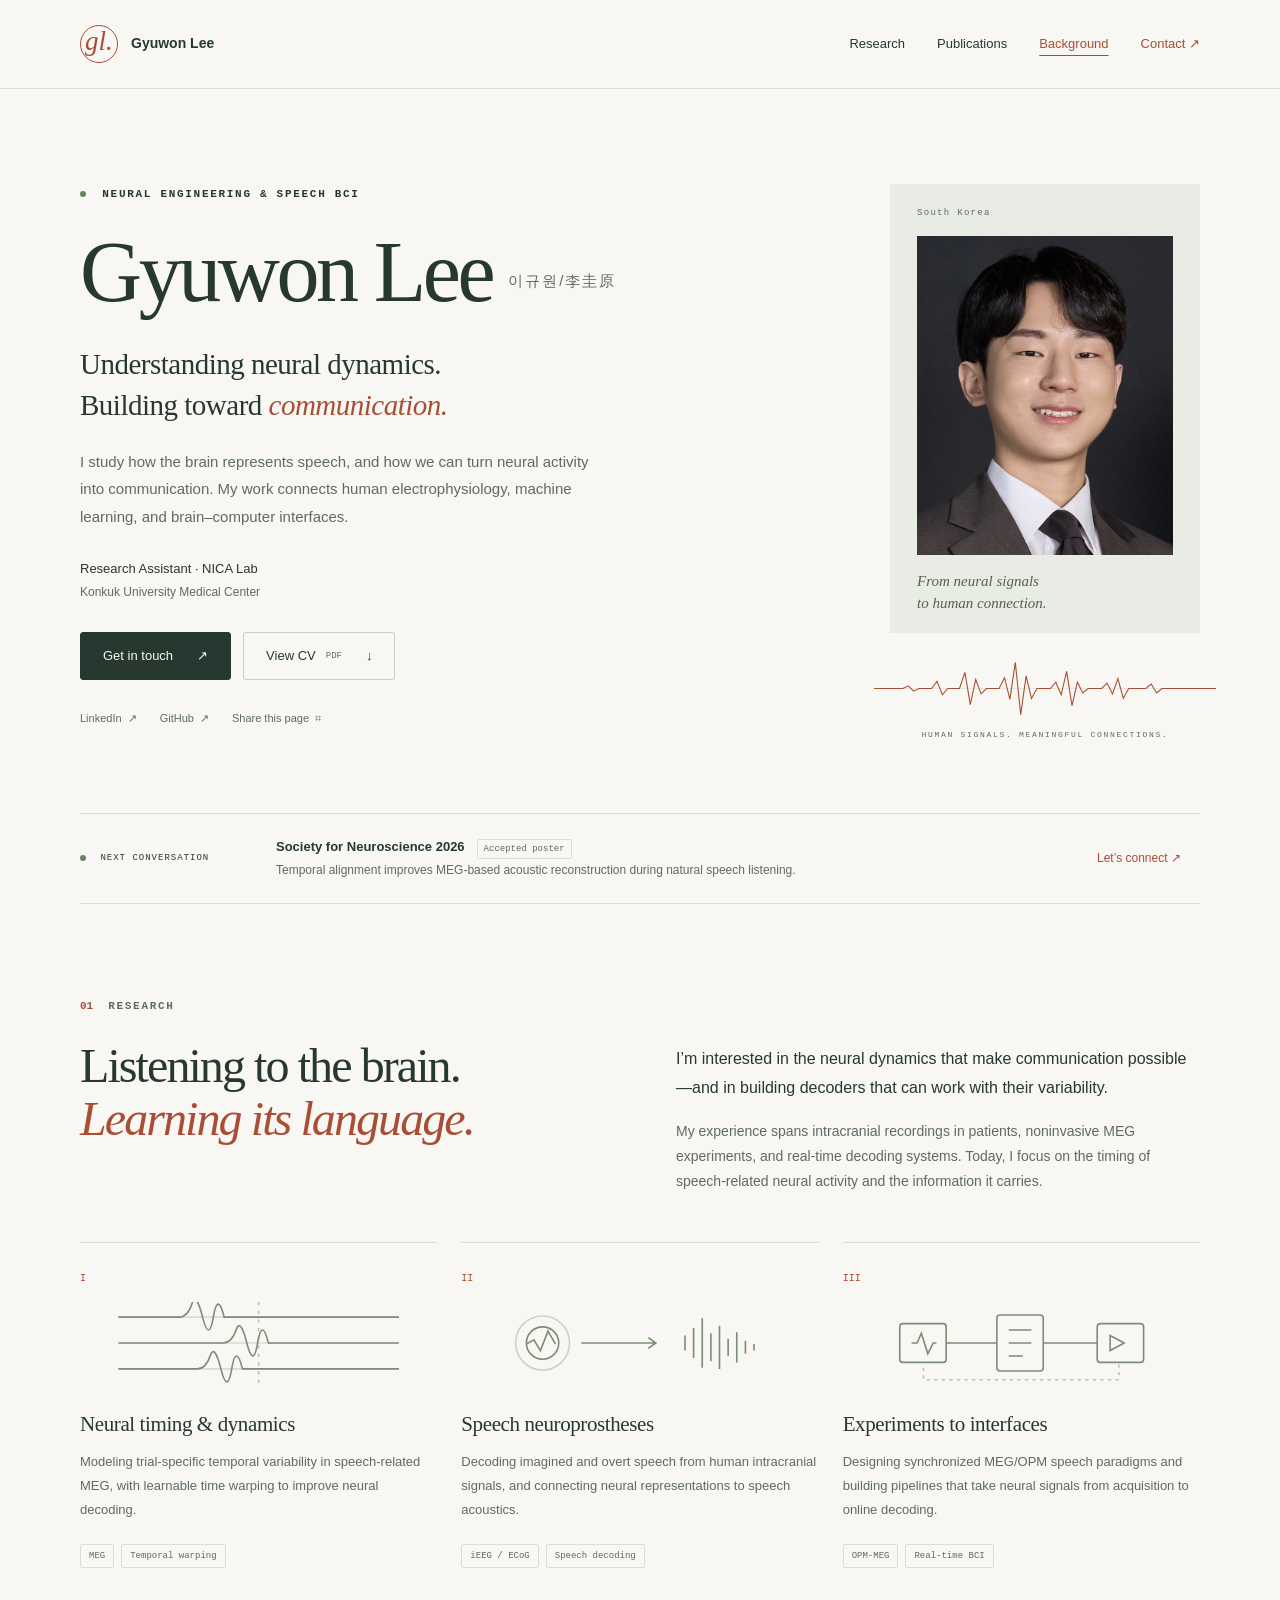
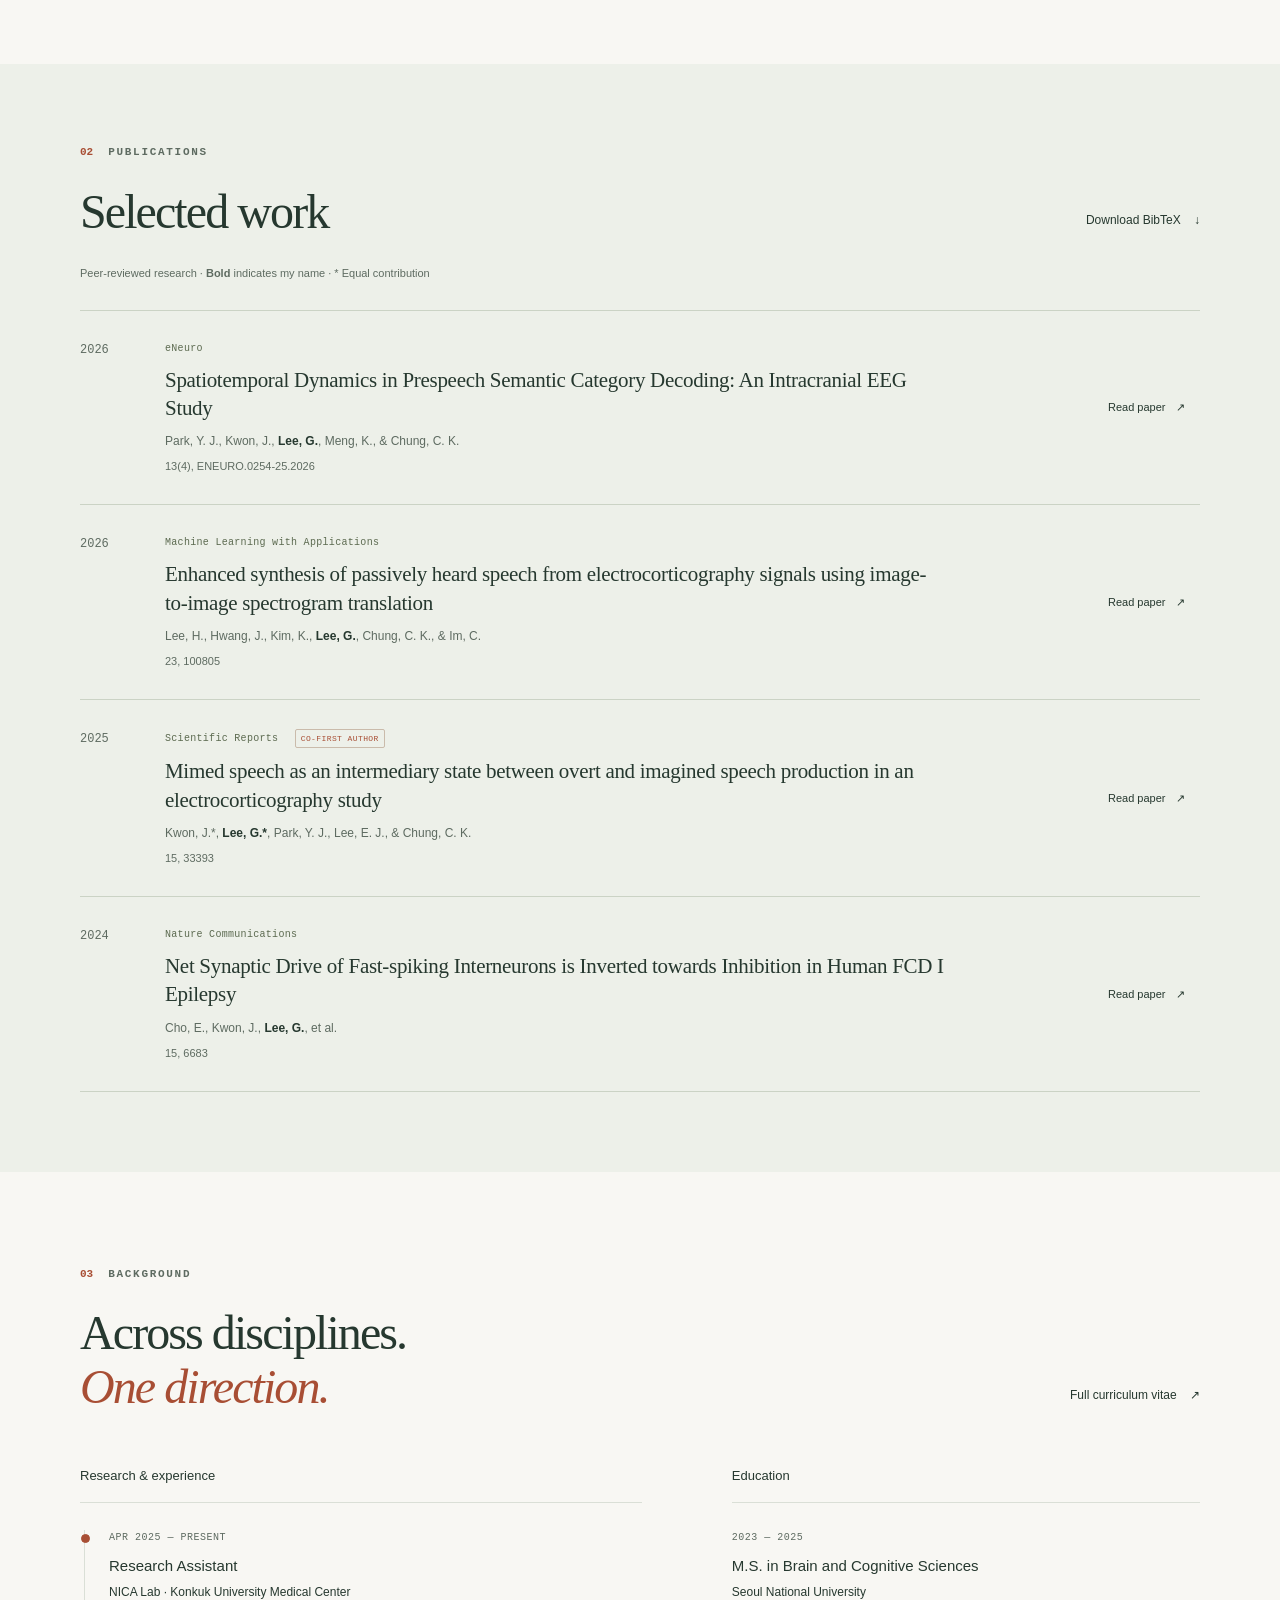
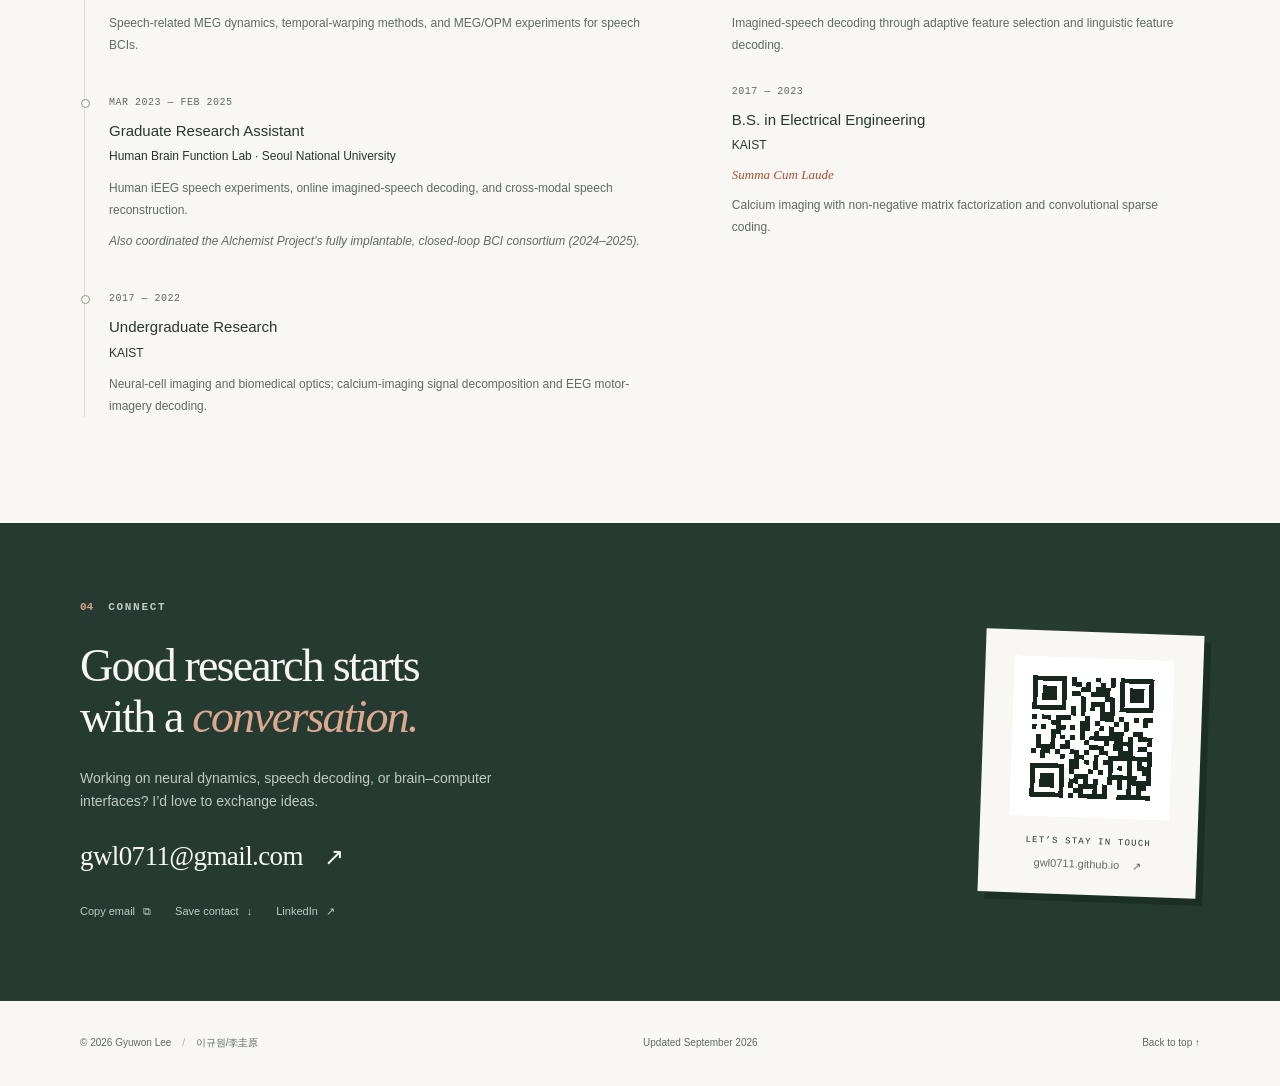
==== commit 77a8a574: "Use supplied portrait and simplify personal profile" ====
--- a/site/index.html
+++ b/site/index.html
@@ -9,7 +9,7 @@
   <meta property="og:title" content="Gyuwon Lee — Neural Engineering & Speech BCI">
   <meta property="og:description" content="Understanding neural dynamics. Building toward communication. Research, publications, and contact.">
   <meta property="og:url" content="https://gwl0711.github.io/">
-  <meta property="og:image" content="https://gwl0711.github.io/assets/social-card.png">
+  <meta property="og:image" content="https://gwl0711.github.io/assets/social-card-portrait.png">
   <meta property="og:image:width" content="1200">
   <meta property="og:image:height" content="630">
   <meta name="twitter:card" content="summary_large_image">
@@ -19,7 +19,7 @@
   <script src="script.js" defer></script>
   <title>Gyuwon Lee — Neural Engineering & Speech BCI</title>
   <script type="application/ld+json">
-  {"@context":"https://schema.org","@type":"Person","name":"Gyuwon Lee","alternateName":"이규원","url":"https://gwl0711.github.io/","image":"https://gwl0711.github.io/assets/gyuwon-lee.jpg","jobTitle":"Research Assistant","worksFor":{"@type":"Organization","name":"Konkuk University Medical Center"},"alumniOf":[{"@type":"CollegeOrUniversity","name":"Seoul National University"},{"@type":"CollegeOrUniversity","name":"KAIST"}],"sameAs":["https://kr.linkedin.com/in/lee-gyuwon-585199149","https://github.com/gwl0711"]}
+  {"@context":"https://schema.org","@type":"Person","name":"Gyuwon Lee","alternateName":["이규원","李圭原"],"url":"https://gwl0711.github.io/","image":"https://gwl0711.github.io/assets/portrait-gyuwon-lee.jpg","jobTitle":"Research Assistant","worksFor":{"@type":"Organization","name":"Konkuk University Medical Center"},"alumniOf":[{"@type":"CollegeOrUniversity","name":"Seoul National University"},{"@type":"CollegeOrUniversity","name":"KAIST"}],"sameAs":["https://kr.linkedin.com/in/lee-gyuwon-585199149","https://github.com/gwl0711"]}
   </script>
 </head>
 <body>
@@ -40,10 +40,10 @@
     <section class="hero container" aria-labelledby="hero-title">
       <div class="hero-copy">
         <p class="eyebrow"><span class="status-dot" aria-hidden="true"></span> NEURAL ENGINEERING &amp; SPEECH BCI</p>
-        <h1 id="hero-title">Gyuwon Lee<span class="korean-name" lang="ko">이규원</span></h1>
+        <h1 id="hero-title">Gyuwon Lee<span class="korean-name" lang="ko">이규원/李圭原</span></h1>
         <p class="hero-statement">Understanding neural dynamics.<br>Building toward <em>communication.</em></p>
         <p class="hero-description">I study how the brain represents speech, and how we can turn neural activity into communication. My work connects human electrophysiology, machine learning, and brain–computer interfaces.</p>
-        <p class="affiliation"><span class="location-icon" aria-hidden="true">⌖</span> Research Assistant · NICA Lab<br><span class="affiliation-sub">Konkuk University Medical Center · Seoul, South Korea</span></p>
+        <p class="affiliation">Research Assistant · NICA Lab<br><span class="affiliation-sub">Konkuk University Medical Center</span></p>
         <div class="hero-actions">
           <a class="button primary" href="mailto:gwl0711@gmail.com">Get in touch <span aria-hidden="true">↗</span></a>
           <a class="button secondary" href="assets/Gyuwon_Lee_CV.pdf" target="_blank" rel="noopener">View CV <span class="file-type">PDF</span> <span aria-hidden="true">↓</span></a>
@@ -56,8 +56,8 @@
       </div>
       <div class="hero-visual">
         <div class="portrait-mat">
-          <span class="portrait-index" aria-hidden="true">SEOUL, KR / 37.5° N</span>
-          <img class="portrait" src="assets/gyuwon-lee.jpg" width="300" height="374" alt="Portrait of Gyuwon Lee" fetchpriority="high">
+          <span class="portrait-index">South Korea</span>
+          <img class="portrait" src="assets/portrait-gyuwon-lee.jpg" width="831" height="831" alt="Portrait of Gyuwon Lee" fetchpriority="high">
           <div class="portrait-caption"><span>From neural signals</span><span>to human connection.</span></div>
         </div>
         <svg class="hero-wave" viewBox="0 0 380 70" fill="none" aria-hidden="true">
@@ -136,7 +136,6 @@
         <div class="education-column"><h3 class="column-title">Education</h3>
           <article class="education"><p class="date">2023 — 2025</p><h4>M.S. in Brain and Cognitive Sciences</h4><p class="institution">Seoul National University</p><p>Imagined-speech decoding through adaptive feature selection and linguistic feature decoding.</p></article>
           <article class="education"><p class="date">2017 — 2023</p><h4>B.S. in Electrical Engineering</h4><p class="institution">KAIST</p><p class="honor">Summa Cum Laude</p><p>Calcium imaging with non-negative matrix factorization and convolutional sparse coding.</p></article>
-          <div class="beyond-lab"><p class="eyebrow">BEYOND THE LAB</p><p>I also build applied AI tools. At SN Academy, I co-developed a personalized learning assistant serving 300+ paying subscribers.</p><p>And beyond engineering: I taught classical music appreciation at KAIST for four semesters.</p></div>
         </div>
       </div>
     </section>
@@ -147,7 +146,7 @@
       </div>
     </section>
   </main>
-  <footer class="container site-footer"><p>© <span id="year">2026</span> Gyuwon Lee <span class="footer-separator">/</span> <span lang="ko">이규원</span></p><p>Seoul, South Korea <span class="footer-separator">·</span> Updated September 2026</p><a href="#">Back to top <span aria-hidden="true">↑</span></a></footer>
+  <footer class="container site-footer"><p>© <span id="year">2026</span> Gyuwon Lee <span class="footer-separator">/</span> <span lang="ko">이규원/李圭原</span></p><p>Updated September 2026</p><a href="#">Back to top <span aria-hidden="true">↑</span></a></footer>
 
   <dialog id="share-dialog" aria-labelledby="share-title"><button class="dialog-close" type="button" aria-label="Close sharing dialog">×</button><p class="eyebrow">CONTINUE THE CONVERSATION</p><h2 id="share-title">Let’s stay in touch.</h2><img src="assets/qr-code.svg" width="240" height="240" alt="QR code linking to gwl0711.github.io"><p class="share-url">gwl0711.github.io</p><div class="dialog-actions"><button class="button primary" id="copy-url" type="button">Copy link <span aria-hidden="true">⧉</span></button><a class="button secondary" href="qr.html">QR downloads <span aria-hidden="true">↗</span></a></div></dialog>
   <div class="toast" id="toast" role="status" aria-live="polite"></div>
--- a/site/styles.css
+++ b/site/styles.css
@@ -1,9 +1,9 @@
-:root{--paper:#f8f7f3;--ink:#26382f;--muted:#657168;--accent:#a84e34;--line:#dadfd6;--sage:#eaf0e7;--white:#fff;--serif:Georgia,'Times New Roman',serif;--sans:Arial,Helvetica,sans-serif;--mono:'Courier New',monospace}
-*{box-sizing:border-box}html{scroll-behavior:smooth;scroll-padding-top:100px}body{margin:0;background:var(--paper);color:var(--ink);font-family:var(--sans);font-size:16px;line-height:1.65;-webkit-font-smoothing:antialiased}a{color:inherit;text-decoration:none}button{font:inherit;cursor:pointer}a,button{touch-action:manipulation}img,svg{max-width:100%}button:disabled{cursor:default}[hidden]{display:none!important}::selection{background:#dce4d4}a:focus-visible,button:focus-visible{outline:2px solid var(--accent);outline-offset:5px}a:hover{color:var(--accent)}p,h1,h2,h3,h4{margin-top:0}p{margin-bottom:16px}h1,h2{font-family:var(--serif);font-weight:400;letter-spacing:-.04em;line-height:1.12}h2{font-size:clamp(34px,4vw,48px);margin-bottom:0}h2 em,.hero-statement em{color:var(--accent);font-weight:400}.container{width:calc(100% - 112px);max-width:1120px;margin-inline:auto}.skip-link{position:fixed;top:-90px;left:15px;z-index:100;background:var(--ink);color:#fff;padding:12px}.skip-link:focus{top:12px}.site-header{position:sticky;top:0;z-index:20;background:rgba(248,247,243,.97);border-bottom:1px solid var(--line)}.header-inner{min-height:88px;display:flex;align-items:center;justify-content:space-between;gap:32px}.wordmark{display:flex;align-items:center;gap:13px;font-size:14px;font-weight:600;white-space:nowrap}.monogram{display:grid;place-items:center;border:1px solid var(--accent);border-radius:50%;width:38px;height:38px;color:var(--accent);font:italic 27px var(--serif);padding-bottom:5px}.site-header nav{display:flex;align-items:center;gap:32px;font-size:13px}.site-header nav a{padding:12px 0}.site-header nav a:last-child{color:var(--accent)}.site-header nav a.active{color:var(--accent);text-decoration:underline;text-underline-offset:7px}.eyebrow{font:11px/1.5 var(--mono);font-weight:700;letter-spacing:1.7px}.status-dot{display:inline-block;width:6px;height:6px;background:#658462;border-radius:50%;margin-right:8px;vertical-align:middle}.hero{padding-top:88px;padding-bottom:72px;display:grid;grid-template-columns:minmax(0,1fr) 310px;gap:85px;align-items:center}.hero .eyebrow{margin-bottom:22px}.hero h1{font-size:clamp(56px,6.9vw,86px);margin:0 0 24px;white-space:nowrap}.korean-name{display:inline-block;margin-left:16px;font:15px var(--sans);letter-spacing:2px;color:var(--muted);vertical-align:middle}.hero-statement{font:29px/1.4 var(--serif);letter-spacing:-.5px;margin-bottom:22px}.hero-description{font-size:15px;line-height:1.85;max-width:535px;color:var(--muted)}.affiliation{font-size:13px;line-height:1.8;margin-top:26px;margin-bottom:28px}.affiliation-sub{padding-left:20px;font-size:12px;color:var(--muted)}.location-icon{color:var(--accent);margin-right:6px}.hero-actions{display:flex;flex-wrap:wrap;gap:12px}.button{display:inline-flex;align-items:center;justify-content:center;gap:24px;min-height:48px;padding:10px 22px;border:1px solid var(--ink);border-radius:3px;font-size:13px;font-weight:500;transition:background .15s,color .15s}.button.primary{background:var(--ink);color:var(--paper)}.button.primary:hover{background:#3d5345}.button.secondary{background:transparent;border-color:#c8cec3}.button.secondary:hover{background:var(--sage);color:var(--ink)}.file-type{font:9px var(--mono);color:var(--muted);margin-left:-14px}.social-links{display:flex;flex-wrap:wrap;gap:23px;font-size:11px;margin-top:24px;color:var(--muted)}.social-links a{padding-block:5px}.text-button{border:0;background:transparent;padding:0;color:inherit;font-size:inherit}.text-button:hover{color:var(--accent)}.social-links span{margin-left:3px}.hero-visual{position:relative;padding-top:7px}.portrait-mat{background:#e9ece4;padding:24px 27px 18px;position:relative}.portrait-index{display:block;font:9px var(--mono);letter-spacing:1.3px;color:var(--muted);margin-bottom:18px}.portrait{display:block;width:100%;height:auto;filter:saturate(.72)}.portrait-caption{padding-top:16px;display:flex;flex-direction:column;font:italic 15px/1.45 var(--serif);color:#53634f}.hero-wave{display:block;width:calc(100% + 40px);max-width:none;margin:24px -20px 0;height:63px;stroke:var(--accent);stroke-width:1.2}.hero-wave .wave-base{stroke:var(--line);stroke-width:.7}.visual-caption{text-align:center;font:8px/1.5 var(--mono);letter-spacing:1.7px;color:var(--muted);margin:9px 0 0}.conference{border-top:1px solid var(--line);border-bottom:1px solid var(--line);padding:22px 0;display:grid;grid-template-columns:174px minmax(0,1fr) 103px;gap:22px;align-items:center}.conference-label{font:9px var(--mono);letter-spacing:1px}.conference-content p{margin:0;font-size:12px;color:var(--muted);line-height:1.65}.conference-content strong{font-size:13px;color:var(--ink)}.conference-content p+p{margin-top:4px}.conference-status{font:9px var(--mono);margin-left:12px;padding:4px 6px;border:1px solid var(--line);border-radius:2px}.conference-link{font-size:12px;white-space:nowrap;color:var(--accent)}.section{padding-top:94px;padding-bottom:96px}.section-label{display:flex;align-items:center;gap:15px;color:var(--muted);margin-bottom:24px}.section-label>span{color:var(--accent);letter-spacing:0}#research{display:grid;grid-template-columns:1fr 1fr;gap:40px 72px}.research-intro{padding-top:47px;color:var(--muted);font-size:14px;line-height:1.8}.research-intro p:first-child{color:var(--ink);font-size:16px}.research-intro p:last-child{margin-bottom:0}.research-grid{grid-column:1/-1;display:grid;grid-template-columns:repeat(3,1fr);gap:24px;margin-top:8px}.research-card{border-top:1px solid var(--line);padding-top:20px;position:relative}.research-number{font:10px var(--mono);color:var(--accent)}.research-drawing{display:block;width:100%;height:92px;color:#7c8d75;margin:7px 0 22px;padding:5px 10px}.research-card h3{font:21px/1.3 var(--serif);letter-spacing:-.4px;margin-bottom:12px}.research-card p{color:var(--muted);font-size:13px;line-height:1.85;margin-bottom:22px}.tags{display:flex;flex-wrap:wrap;gap:7px}.tags span{font:9px var(--mono);border:1px solid var(--line);padding:6px 8px;border-radius:2px;color:var(--muted)}.publications-section{background:#edf0e9;padding:80px 0}.section-topline{display:flex;align-items:flex-end;justify-content:space-between;gap:24px}.text-link{font-size:12px;white-space:nowrap;padding-block:8px}.text-link span{margin-left:10px}.section-note{font-size:11px;color:var(--muted);margin:26px 0 27px}.publication{padding:29px 0;border-top:1px solid #cbd3c5;display:grid;grid-template-columns:65px minmax(0,1fr) 92px;gap:20px;align-items:start}.publication:last-child{border-bottom:1px solid #cbd3c5}.publication-year{font:12px var(--mono);padding-top:3px;color:var(--muted)}.journal{font:10px/1.7 var(--mono);letter-spacing:.3px;color:#68765c;margin-bottom:9px}.publication h3{font:21px/1.35 var(--serif);letter-spacing:-.3px;max-width:780px;margin:0 0 10px}.publication h3 a>span{display:none}.authors{font-size:12px;color:var(--muted);margin-bottom:5px}.authors strong{font-weight:600;color:var(--ink)}.publication-meta{font-size:11px;color:var(--muted);margin:0}.paper-link{font-size:11px;align-self:center;white-space:nowrap}.paper-link span{margin-left:7px}.author-badge{display:inline-block;color:var(--accent);font-size:8px;letter-spacing:.4px;margin-left:10px;padding:2px 5px;border:1px solid #cabbab;border-radius:2px}.background-grid{display:grid;grid-template-columns:1.2fr 1fr;gap:90px;margin-top:51px}.column-title{font-size:13px;font-weight:500;padding-bottom:16px;margin-bottom:27px;border-bottom:1px solid var(--line)}.timeline{border-left:1px solid var(--line);margin-left:4px;padding-left:24px}.timeline-entry{position:relative;padding-bottom:28px}.timeline-entry:before{content:'';position:absolute;left:-28px;top:4px;width:7px;height:7px;background:var(--paper);border:1px solid #8e9a85;border-radius:50%}.timeline-entry.current:before{background:var(--accent);border-color:var(--accent)}.timeline-entry:last-child{padding-bottom:0}.date{font:10px/1.5 var(--mono);letter-spacing:.5px;color:var(--muted);margin-bottom:10px}.background-grid h4{font-size:15px;font-weight:500;line-height:1.45;margin-bottom:5px}.background-grid p:not(.date){font-size:12px;color:var(--muted);line-height:1.8;margin-bottom:10px}.background-grid p.institution{font-size:12px;color:var(--ink);margin-bottom:10px}.experience-note{font-style:italic}.education+.education{margin-top:27px}.background-grid p.honor{color:var(--accent);font:italic 13px var(--serif);margin-top:8px;margin-bottom:12px}.beyond-lab{background:var(--sage);padding:23px 26px;margin-top:30px;border-left:2px solid #a1b397}.background-grid .beyond-lab .eyebrow{font-size:9px;letter-spacing:1px;color:#586b4e}.beyond-lab p:last-child{margin-bottom:0}.contact-section{background:#253a30;color:var(--paper);padding:76px 0 73px}.contact-inner{display:flex;align-items:center;justify-content:space-between;gap:65px}.contact-section .section-label{color:#c2cbbd}.contact-section .section-label>span{color:#d7a48e}.contact-section h2{font-size:46px}.contact-section h2 em{color:#dca990}.contact-copy>p:not(.eyebrow){font-size:14px;color:#c2cbbd;max-width:435px;margin:24px 0 22px}.email-link{font:27px/1.6 var(--serif);letter-spacing:-.6px}.email-link:hover{color:#dca990}.email-link span{font:24px var(--sans);margin-left:15px}.contact-actions{display:flex;flex-wrap:wrap;align-items:center;gap:24px;margin-top:16px;font-size:11px;color:#c2cbbd}.contact-actions a,.contact-actions button{padding:8px 0}.contact-actions a:hover,.contact-actions button:hover{color:white}.contact-actions span{margin-left:5px}.qr-card{flex-shrink:0;display:flex;align-items:center;flex-direction:column;background:var(--paper);color:var(--ink);padding:26px 25px 22px;width:218px;transform:rotate(2deg);box-shadow:7px 7px 0 #1b2f26;transition:transform .2s}.qr-card:hover{transform:rotate(0);color:var(--ink)}.qr-card>span{font:9px var(--mono);letter-spacing:1.2px;margin-top:19px}.qr-card small{font-size:11px;margin-top:8px;color:var(--muted)}.qr-card small span{margin-left:10px}.site-footer{display:flex;align-items:center;justify-content:space-between;gap:18px;padding-top:25px;padding-bottom:25px;font-size:10px;color:var(--muted)}.site-footer p{margin:0}.footer-separator{padding:0 8px;color:#a5aea0}.site-footer a{padding:9px 0}dialog{border:1px solid var(--line);border-radius:5px;padding:40px;max-width:calc(100% - 36px);width:430px;background:var(--paper);color:var(--ink);text-align:center;box-shadow:0 25px 100px #14271b33}dialog::backdrop{background:#17241cc0;backdrop-filter:blur(3px)}dialog h2{font-size:32px;margin:16px 0 24px}dialog .eyebrow{font-size:9px;margin-top:10px}dialog>img{display:block;margin-inline:auto}.dialog-close{position:absolute;top:9px;right:11px;width:40px;height:40px;font-size:26px;border:0;background:transparent;color:var(--ink)}.share-url{font:12px var(--mono);margin:14px 0 25px}.dialog-actions{display:flex;justify-content:center;gap:10px}.dialog-actions .button{padding:10px 16px;gap:10px;font-size:11px}.toast{position:fixed;bottom:26px;left:50%;transform:translate(-50%,15px);background:var(--ink);border:1px solid #9aab92;color:white;font-size:13px;border-radius:4px;padding:12px 22px;opacity:0;pointer-events:none;transition:opacity .2s,transform .2s;z-index:100;max-width:calc(100vw - 30px);width:max-content;text-align:center}.toast.visible{opacity:1;transform:translate(-50%,0)}
+:root{--paper:#f8f7f3;--ink:#26382f;--muted:#5e6b61;--accent:#a84e34;--line:#dadfd6;--sage:#eaf0e7;--white:#fff;--serif:Georgia,'Times New Roman',serif;--sans:Arial,Helvetica,sans-serif;--mono:'Courier New',monospace}
+*{box-sizing:border-box}html{scroll-behavior:smooth;scroll-padding-top:100px}body{margin:0;background:var(--paper);color:var(--ink);font-family:var(--sans);font-size:16px;line-height:1.65;-webkit-font-smoothing:antialiased}a{color:inherit;text-decoration:none}button{font:inherit;cursor:pointer}a,button{touch-action:manipulation}img,svg{max-width:100%}button:disabled{cursor:default}[hidden]{display:none!important}::selection{background:#dce4d4}a:focus-visible,button:focus-visible{outline:2px solid var(--accent);outline-offset:5px}a:hover{color:var(--accent)}p,h1,h2,h3,h4{margin-top:0}p{margin-bottom:16px}h1,h2{font-family:var(--serif);font-weight:400;letter-spacing:-.04em;line-height:1.12}h2{font-size:clamp(34px,4vw,48px);margin-bottom:0}h2 em,.hero-statement em{color:var(--accent);font-weight:400}.container{width:calc(100% - 112px);max-width:1120px;margin-inline:auto}.skip-link{position:fixed;top:-90px;left:15px;z-index:100;background:var(--ink);color:#fff;padding:12px}.skip-link:focus{top:12px}.site-header{position:sticky;top:0;z-index:20;background:rgba(248,247,243,.97);border-bottom:1px solid var(--line)}.header-inner{min-height:88px;display:flex;align-items:center;justify-content:space-between;gap:32px}.wordmark{display:flex;align-items:center;gap:13px;font-size:14px;font-weight:600;white-space:nowrap}.monogram{display:grid;place-items:center;border:1px solid var(--accent);border-radius:50%;width:38px;height:38px;color:var(--accent);font:italic 27px var(--serif);padding-bottom:5px}.site-header nav{display:flex;align-items:center;gap:32px;font-size:13px}.site-header nav a{padding:12px 0}.site-header nav a:last-child{color:var(--accent)}.site-header nav a.active{color:var(--accent);text-decoration:underline;text-underline-offset:7px}.eyebrow{font:11px/1.5 var(--mono);font-weight:700;letter-spacing:1.7px}.status-dot{display:inline-block;width:6px;height:6px;background:#658462;border-radius:50%;margin-right:8px;vertical-align:middle}.hero{padding-top:88px;padding-bottom:72px;display:grid;grid-template-columns:minmax(0,1fr) 310px;gap:85px;align-items:center}.hero .eyebrow{margin-bottom:22px}.hero h1{font-size:clamp(56px,6.9vw,86px);margin:0 0 24px;white-space:nowrap}.korean-name{display:inline-block;margin-left:16px;font:15px var(--sans);letter-spacing:2px;color:var(--muted);vertical-align:middle}.hero-statement{font:29px/1.4 var(--serif);letter-spacing:-.5px;margin-bottom:22px}.hero-description{font-size:15px;line-height:1.85;max-width:535px;color:var(--muted)}.affiliation{font-size:13px;line-height:1.8;margin-top:26px;margin-bottom:28px}.affiliation-sub{padding-left:0;font-size:12px;color:var(--muted)}.hero-actions{display:flex;flex-wrap:wrap;gap:12px}.button{display:inline-flex;align-items:center;justify-content:center;gap:24px;min-height:48px;padding:10px 22px;border:1px solid var(--ink);border-radius:3px;font-size:13px;font-weight:500;transition:background .15s,color .15s}.button.primary{background:var(--ink);color:var(--paper)}.button.primary:hover{background:#3d5345}.button.secondary{background:transparent;border-color:#c8cec3}.button.secondary:hover{background:var(--sage);color:var(--ink)}.file-type{font:9px var(--mono);color:var(--muted);margin-left:-14px}.social-links{display:flex;flex-wrap:wrap;gap:23px;font-size:11px;margin-top:24px;color:var(--muted)}.social-links a{padding-block:5px}.text-button{border:0;background:transparent;padding:0;color:inherit;font-size:inherit}.text-button:hover{color:var(--accent)}.social-links span{margin-left:3px}.hero-visual{position:relative;padding-top:7px}.portrait-mat{background:#e9ece4;padding:24px 27px 18px;position:relative}.portrait-index{display:block;font:9px var(--mono);letter-spacing:1.3px;color:var(--muted);margin-bottom:18px}.portrait{display:block;width:100%;aspect-ratio:300/374;height:auto;object-fit:cover;object-position:center;filter:saturate(.84)}.portrait-caption{padding-top:16px;display:flex;flex-direction:column;font:italic 15px/1.45 var(--serif);color:#53634f}.hero-wave{display:block;width:calc(100% + 40px);max-width:none;margin:24px -20px 0;height:63px;stroke:var(--accent);stroke-width:1.2}.hero-wave .wave-base{stroke:var(--line);stroke-width:.7}.visual-caption{text-align:center;font:8px/1.5 var(--mono);letter-spacing:1.7px;color:var(--muted);margin:9px 0 0}.conference{border-top:1px solid var(--line);border-bottom:1px solid var(--line);padding:22px 0;display:grid;grid-template-columns:174px minmax(0,1fr) 103px;gap:22px;align-items:center}.conference-label{font:9px var(--mono);letter-spacing:1px}.conference-content p{margin:0;font-size:12px;color:var(--muted);line-height:1.65}.conference-content strong{font-size:13px;color:var(--ink)}.conference-content p+p{margin-top:4px}.conference-status{font:9px var(--mono);margin-left:12px;padding:4px 6px;border:1px solid var(--line);border-radius:2px}.conference-link{font-size:12px;white-space:nowrap;color:var(--accent)}.section{padding-top:94px;padding-bottom:96px}.section-label{display:flex;align-items:center;gap:15px;color:var(--muted);margin-bottom:24px}.section-label>span{color:var(--accent);letter-spacing:0}#research{display:grid;grid-template-columns:1fr 1fr;gap:40px 72px}.research-intro{padding-top:47px;color:var(--muted);font-size:14px;line-height:1.8}.research-intro p:first-child{color:var(--ink);font-size:16px}.research-intro p:last-child{margin-bottom:0}.research-grid{grid-column:1/-1;display:grid;grid-template-columns:repeat(3,1fr);gap:24px;margin-top:8px}.research-card{border-top:1px solid var(--line);padding-top:20px;position:relative}.research-number{font:10px var(--mono);color:var(--accent)}.research-drawing{display:block;width:100%;height:92px;color:#7c8d75;margin:7px 0 22px;padding:5px 10px}.research-card h3{font:21px/1.3 var(--serif);letter-spacing:-.4px;margin-bottom:12px}.research-card p{color:var(--muted);font-size:13px;line-height:1.85;margin-bottom:22px}.tags{display:flex;flex-wrap:wrap;gap:7px}.tags span{font:9px var(--mono);border:1px solid var(--line);padding:6px 8px;border-radius:2px;color:var(--muted)}.publications-section{background:#edf0e9;padding:80px 0}.section-topline{display:flex;align-items:flex-end;justify-content:space-between;gap:24px}.text-link{font-size:12px;white-space:nowrap;padding-block:8px}.text-link span{margin-left:10px}.section-note{font-size:11px;color:var(--muted);margin:26px 0 27px}.publication{padding:29px 0;border-top:1px solid #cbd3c5;display:grid;grid-template-columns:65px minmax(0,1fr) 92px;gap:20px;align-items:start}.publication:last-child{border-bottom:1px solid #cbd3c5}.publication-year{font:12px var(--mono);padding-top:3px;color:var(--muted)}.journal{font:10px/1.7 var(--mono);letter-spacing:.3px;color:#5c6a50;margin-bottom:9px}.publication h3{font:21px/1.35 var(--serif);letter-spacing:-.3px;max-width:780px;margin:0 0 10px}.publication h3 a>span{display:none}.authors{font-size:12px;color:var(--muted);margin-bottom:5px}.authors strong{font-weight:600;color:var(--ink)}.publication-meta{font-size:11px;color:var(--muted);margin:0}.paper-link{font-size:11px;align-self:center;white-space:nowrap}.paper-link span{margin-left:7px}.author-badge{display:inline-block;color:var(--accent);font-size:8px;letter-spacing:.4px;margin-left:10px;padding:2px 5px;border:1px solid #cabbab;border-radius:2px}.background-grid{display:grid;grid-template-columns:1.2fr 1fr;gap:90px;margin-top:51px}.column-title{font-size:13px;font-weight:500;padding-bottom:16px;margin-bottom:27px;border-bottom:1px solid var(--line)}.timeline{border-left:1px solid var(--line);margin-left:4px;padding-left:24px}.timeline-entry{position:relative;padding-bottom:28px}.timeline-entry:before{content:'';position:absolute;left:-28px;top:4px;width:7px;height:7px;background:var(--paper);border:1px solid #8e9a85;border-radius:50%}.timeline-entry.current:before{background:var(--accent);border-color:var(--accent)}.timeline-entry:last-child{padding-bottom:0}.date{font:10px/1.5 var(--mono);letter-spacing:.5px;color:var(--muted);margin-bottom:10px}.background-grid h4{font-size:15px;font-weight:500;line-height:1.45;margin-bottom:5px}.background-grid p:not(.date){font-size:12px;color:var(--muted);line-height:1.8;margin-bottom:10px}.background-grid p.institution{font-size:12px;color:var(--ink);margin-bottom:10px}.experience-note{font-style:italic}.education+.education{margin-top:27px}.background-grid p.honor{color:var(--accent);font:italic 13px var(--serif);margin-top:8px;margin-bottom:12px}.contact-section{background:#253a30;color:var(--paper);padding:76px 0 73px}.contact-inner{display:flex;align-items:center;justify-content:space-between;gap:65px}.contact-section .section-label{color:#c2cbbd}.contact-section .section-label>span{color:#d7a48e}.contact-section h2{font-size:46px}.contact-section h2 em{color:#dca990}.contact-copy>p:not(.eyebrow){font-size:14px;color:#c2cbbd;max-width:435px;margin:24px 0 22px}.email-link{font:27px/1.6 var(--serif);letter-spacing:-.6px}.email-link:hover{color:#dca990}.email-link span{font:24px var(--sans);margin-left:15px}.contact-actions{display:flex;flex-wrap:wrap;align-items:center;gap:24px;margin-top:16px;font-size:11px;color:#c2cbbd}.contact-actions a,.contact-actions button{padding:8px 0}.contact-actions a:hover,.contact-actions button:hover{color:white}.contact-actions span{margin-left:5px}.qr-card{flex-shrink:0;display:flex;align-items:center;flex-direction:column;background:var(--paper);color:var(--ink);padding:26px 25px 22px;width:218px;transform:rotate(2deg);box-shadow:7px 7px 0 #1b2f26;transition:transform .2s}.qr-card:hover{transform:rotate(0);color:var(--ink)}.qr-card>span{font:9px var(--mono);letter-spacing:1.2px;margin-top:19px}.qr-card small{font-size:11px;margin-top:8px;color:var(--muted)}.qr-card small span{margin-left:10px}.site-footer{display:flex;align-items:center;justify-content:space-between;gap:18px;padding-top:25px;padding-bottom:25px;font-size:10px;color:var(--muted)}.site-footer p{margin:0}.footer-separator{padding:0 8px;color:#a5aea0}.site-footer a{padding:9px 0}dialog{border:1px solid var(--line);border-radius:5px;padding:40px;max-width:calc(100% - 36px);width:430px;background:var(--paper);color:var(--ink);text-align:center;box-shadow:0 25px 100px #14271b33}dialog::backdrop{background:#17241cc0;backdrop-filter:blur(3px)}dialog h2{font-size:32px;margin:16px 0 24px}dialog .eyebrow{font-size:9px;margin-top:10px}dialog>img{display:block;margin-inline:auto}.dialog-close{position:absolute;top:9px;right:11px;width:40px;height:40px;font-size:26px;border:0;background:transparent;color:var(--ink)}.share-url{font:12px var(--mono);margin:14px 0 25px}.dialog-actions{display:flex;justify-content:center;gap:10px}.dialog-actions .button{padding:10px 16px;gap:10px;font-size:11px}.toast{position:fixed;bottom:26px;left:50%;transform:translate(-50%,15px);background:var(--ink);border:1px solid #9aab92;color:white;font-size:13px;border-radius:4px;padding:12px 22px;opacity:0;pointer-events:none;transition:opacity .2s,transform .2s;z-index:100;max-width:calc(100vw - 30px);width:max-content;text-align:center}.toast.visible{opacity:1;transform:translate(-50%,0)}
 /* Standalone, print-friendly conference QR sheet. */
 .qr-page .site-header{position:static}.qr-sheet{width:min(480px,calc(100% - 40px));margin:70px auto 40px;text-align:center;border:1px solid var(--line);padding:42px;background:#fff}.qr-sheet h1{font-size:44px;margin:12px 0}.qr-sheet .eyebrow{color:var(--accent)}.qr-sheet>p{font-size:14px;color:var(--muted)}.qr-sheet>img{width:290px;height:auto;display:block;margin:26px auto}.qr-sheet .qr-address{font:15px var(--mono);color:var(--ink)}.qr-sheet .qr-caption{font-size:12px;margin-bottom:0}.qr-downloads{display:flex;flex-wrap:wrap;justify-content:center;gap:12px;margin:0 20px 35px}.qr-help{text-align:center;font-size:12px;color:var(--muted);padding:0 20px 35px}.qr-help a{text-decoration:underline;text-underline-offset:3px}
 @media(min-width:1440px){.hero{padding-top:105px;padding-bottom:92px;gap:105px}.hero-visual{margin-right:10px}}
 @media(max-width:1050px){.container{width:calc(100% - 72px)}.hero{grid-template-columns:minmax(0,1fr) 260px;gap:40px;padding-top:65px}.hero h1{font-size:64px}.korean-name{display:block;margin:13px 0 0;font-size:13px}.hero-statement{font-size:25px}.hero-description{font-size:14px}.portrait-mat{padding:20px}.conference{grid-template-columns:155px minmax(0,1fr);gap:15px}.conference-link{grid-column:2}.conference-status{display:inline-block}.research-intro{padding-top:35px}.background-grid{gap:50px}}
-@media(max-width:760px){html{scroll-padding-top:110px}.container{width:calc(100% - 40px)}.header-inner{min-height:72px;gap:20px}.wordmark{gap:8px;font-size:12px}.monogram{width:32px;height:32px;font-size:23px}.site-header nav{gap:19px;font-size:11px}.site-header nav a:nth-child(3){display:none}.site-header nav a:last-child{display:none}.hero{padding-top:40px;padding-bottom:40px;grid-template-columns:1fr 105px;gap:0 16px;align-items:start}.hero-copy{display:contents}.hero .eyebrow{grid-column:1/-1;font-size:9px;letter-spacing:1.3px;margin-bottom:24px}.hero h1{font-size:clamp(40px,7.8vw,57px);white-space:normal;grid-column:1;grid-row:2;margin-bottom:16px;align-self:center}.korean-name{font-size:12px;margin-top:12px}.hero-visual{grid-column:2;grid-row:2/4;padding:0;align-self:start}.portrait-mat{padding:6px;background:#e9ece4}.portrait-index,.portrait-caption,.hero-wave,.visual-caption{display:none}.portrait{width:100%;height:auto}.hero-statement{grid-column:1/-1;font-size:26px;margin-top:19px;margin-bottom:19px}.hero-description{grid-column:1/-1;font-size:14px;max-width:550px;margin-bottom:0}.affiliation{grid-column:1/-1;margin-top:21px;margin-bottom:23px;font-size:12px}.affiliation-sub{padding-left:0;font-size:11px}.hero-actions{grid-column:1/-1;gap:10px}.hero-actions .button{padding-inline:19px;gap:22px}.social-links{grid-column:1/-1;margin-top:18px;gap:23px}.conference{grid-template-columns:1fr;gap:10px;padding:22px 0}.conference-label{font-size:9px}.conference-content p{font-size:12px}.conference-content p:first-child{display:flex;flex-wrap:wrap;gap:7px;align-items:center}.conference-content strong{font-size:13px}.conference-status{margin-left:0;font-size:8px}.conference-link{grid-column:1;padding-top:3px;font-size:11px}.section{padding-top:58px;padding-bottom:58px}.section-label{font-size:9px;letter-spacing:1.2px;margin-bottom:17px;gap:12px}h2{font-size:35px}#research{grid-template-columns:1fr;gap:22px}.research-intro{padding-top:0;font-size:13px}.research-intro p:first-child{font-size:15px}.research-grid{grid-template-columns:1fr;gap:28px;margin-top:6px}.research-card{display:grid;grid-template-columns:1fr 88px;gap:0 18px;padding-top:18px}.research-number{grid-column:1;margin-bottom:13px}.research-drawing{grid-column:2;grid-row:1/3;height:63px;margin:0;padding:0;align-self:center}.research-card h3{grid-column:1;font-size:23px;margin-bottom:13px}.research-card p{grid-column:1/-1;font-size:13px;margin-bottom:15px;max-width:540px}.tags{grid-column:1/-1}.publications-section{padding:53px 0}.section-topline{align-items:flex-start;flex-wrap:wrap;gap:20px}.section-topline>.text-link{font-size:11px;padding-top:0}.section-note{font-size:10px;margin-top:10px;line-height:1.8}.publication{grid-template-columns:36px 1fr;gap:13px;padding:25px 0}.publication-year{font-size:10px;line-height:1.7;padding-top:0}.publication h3{font-size:20px;line-height:1.4}.publication h3 a>span{display:inline;font:16px var(--sans);white-space:nowrap;color:var(--accent)}.journal{font-size:9px}.author-badge{font-size:7px;margin:4px 0 0 7px}.authors{font-size:11px;line-height:1.7}.publication-meta{font-size:10px}.paper-link{display:none}.background-grid{grid-template-columns:1fr;gap:37px;margin-top:25px}.column-title{font-size:12px;margin-bottom:23px}.background-grid h4{font-size:15px}.background-grid p:not(.date){font-size:13px}.timeline-entry{padding-bottom:24px}.beyond-lab{padding:20px 24px;margin-top:25px}.contact-section{padding:52px 0}.contact-inner{display:block}.contact-section h2{font-size:35px}.contact-copy>p:not(.eyebrow){font-size:13px;margin:20px 0}.email-link{font-size:clamp(22px,5.8vw,28px)}.email-link span{font-size:20px;margin-left:6px}.contact-actions{gap:20px;margin-top:12px;font-size:11px}.qr-card{width:170px;padding:16px;margin-top:39px;margin-left:auto;margin-right:auto}.qr-card img{width:130px;height:130px}.qr-card>span{font-size:8px;margin-top:12px}.qr-card small{font-size:10px}.site-footer{flex-wrap:wrap;gap:8px;padding:22px 0;font-size:9px}.site-footer p:nth-child(2){order:3;flex-basis:100%}.site-footer a{margin-left:auto}.qr-sheet{margin-top:35px;padding:30px 24px}.qr-sheet h1{font-size:38px}.qr-downloads .button{font-size:11px;padding:10px 15px;gap:12px}dialog{padding:28px 23px}.dialog-actions .button{padding-inline:12px}}
+@media(max-width:760px){html{scroll-padding-top:110px}.container{width:calc(100% - 40px)}.header-inner{min-height:72px;gap:20px}.wordmark{gap:8px;font-size:12px}.monogram{width:32px;height:32px;font-size:23px}.site-header nav{gap:19px;font-size:11px}.site-header nav a:nth-child(3){display:none}.site-header nav a:last-child{display:none}.hero{padding-top:40px;padding-bottom:40px;grid-template-columns:1fr 105px;gap:0 16px;align-items:start}.hero-copy{display:contents}.hero .eyebrow{grid-column:1/-1;font-size:9px;letter-spacing:1.3px;margin-bottom:24px}.hero h1{font-size:clamp(40px,7.8vw,57px);white-space:normal;grid-column:1;grid-row:2;margin-bottom:16px;align-self:center}.korean-name{font-size:12px;margin-top:12px}.hero-visual{grid-column:2;grid-row:2/4;padding:0;align-self:start}.portrait-mat{padding:6px;background:#e9ece4}.portrait-index{display:block;font-size:8px;letter-spacing:.3px;margin-bottom:5px}.portrait-caption,.hero-wave,.visual-caption{display:none}.portrait{width:100%;height:auto}.hero-statement{grid-column:1/-1;font-size:26px;margin-top:19px;margin-bottom:19px}.hero-description{grid-column:1/-1;font-size:14px;max-width:550px;margin-bottom:0}.affiliation{grid-column:1/-1;margin-top:21px;margin-bottom:23px;font-size:12px}.affiliation-sub{padding-left:0;font-size:11px}.hero-actions{grid-column:1/-1;gap:10px}.hero-actions .button{padding-inline:19px;gap:22px}.social-links{grid-column:1/-1;margin-top:18px;gap:23px}.conference{grid-template-columns:1fr;gap:10px;padding:22px 0}.conference-label{font-size:9px}.conference-content p{font-size:12px}.conference-content p:first-child{display:flex;flex-wrap:wrap;gap:7px;align-items:center}.conference-content strong{font-size:13px}.conference-status{margin-left:0;font-size:8px}.conference-link{grid-column:1;padding-top:3px;font-size:11px}.section{padding-top:58px;padding-bottom:58px}.section-label{font-size:9px;letter-spacing:1.2px;margin-bottom:17px;gap:12px}h2{font-size:35px}#research{grid-template-columns:1fr;gap:22px}.research-intro{padding-top:0;font-size:13px}.research-intro p:first-child{font-size:15px}.research-grid{grid-template-columns:1fr;gap:28px;margin-top:6px}.research-card{display:grid;grid-template-columns:1fr 88px;gap:0 18px;padding-top:18px}.research-number{grid-column:1;margin-bottom:13px}.research-drawing{grid-column:2;grid-row:1/3;height:63px;margin:0;padding:0;align-self:center}.research-card h3{grid-column:1;font-size:23px;margin-bottom:13px}.research-card p{grid-column:1/-1;font-size:13px;margin-bottom:15px;max-width:540px}.tags{grid-column:1/-1}.publications-section{padding:53px 0}.section-topline{align-items:flex-start;flex-wrap:wrap;gap:20px}.section-topline>.text-link{font-size:11px;padding-top:0}.section-note{font-size:10px;margin-top:10px;line-height:1.8}.publication{grid-template-columns:36px 1fr;gap:13px;padding:25px 0}.publication-year{font-size:10px;line-height:1.7;padding-top:0}.publication h3{font-size:20px;line-height:1.4}.publication h3 a>span{display:inline;font:16px var(--sans);white-space:nowrap;color:var(--accent)}.journal{font-size:9px}.author-badge{font-size:7px;margin:4px 0 0 7px}.authors{font-size:11px;line-height:1.7}.publication-meta{font-size:10px}.paper-link{display:none}.background-grid{grid-template-columns:1fr;gap:37px;margin-top:25px}.column-title{font-size:12px;margin-bottom:23px}.background-grid h4{font-size:15px}.background-grid p:not(.date){font-size:13px}.timeline-entry{padding-bottom:24px}.contact-section{padding:52px 0}.contact-inner{display:block}.contact-section h2{font-size:35px}.contact-copy>p:not(.eyebrow){font-size:13px;margin:20px 0}.email-link{font-size:clamp(22px,5.8vw,28px)}.email-link span{font-size:20px;margin-left:6px}.contact-actions{gap:20px;margin-top:12px;font-size:11px}.qr-card{width:170px;padding:16px;margin-top:39px;margin-left:auto;margin-right:auto}.qr-card img{width:130px;height:130px}.qr-card>span{font-size:8px;margin-top:12px}.qr-card small{font-size:10px}.site-footer{flex-wrap:wrap;gap:8px;padding:22px 0;font-size:9px}.site-footer p:nth-child(2){order:3;flex-basis:100%}.site-footer a{margin-left:auto}.qr-sheet{margin-top:35px;padding:30px 24px}.qr-sheet h1{font-size:38px}.qr-downloads .button{font-size:11px;padding:10px 15px;gap:12px}dialog{padding:28px 23px}.dialog-actions .button{padding-inline:12px}}
 @media(prefers-reduced-motion:reduce){html{scroll-behavior:auto}*,*::before,*::after{transition:none!important;animation:none!important}}
 @media print{.site-header,.hero-actions,.social-links,.contact-actions,.site-footer,.qr-downloads,.qr-help,.skip-link,dialog,.toast{display:none!important}body{background:white;color:black}.container{width:100%;max-width:none}.hero{padding:10px 0 30px;gap:40px}.section,.publications-section,.contact-section{padding:30px 0;background:white;color:black}.contact-section h2 em,.contact-copy>p:not(.eyebrow),.contact-section .section-label{color:#333}.publication,.research-card,.timeline-entry,.education{break-inside:avoid}a{color:inherit}.qr-sheet{border:0;margin:35mm auto;width:100%;max-width:150mm}.qr-sheet>img{width:80mm}.qr-sheet h1{font-size:40pt}.qr-sheet .qr-address{font-size:16pt}.qr-sheet .qr-caption{font-size:11pt}.qr-page .qr-sheet .eyebrow{color:black}}
